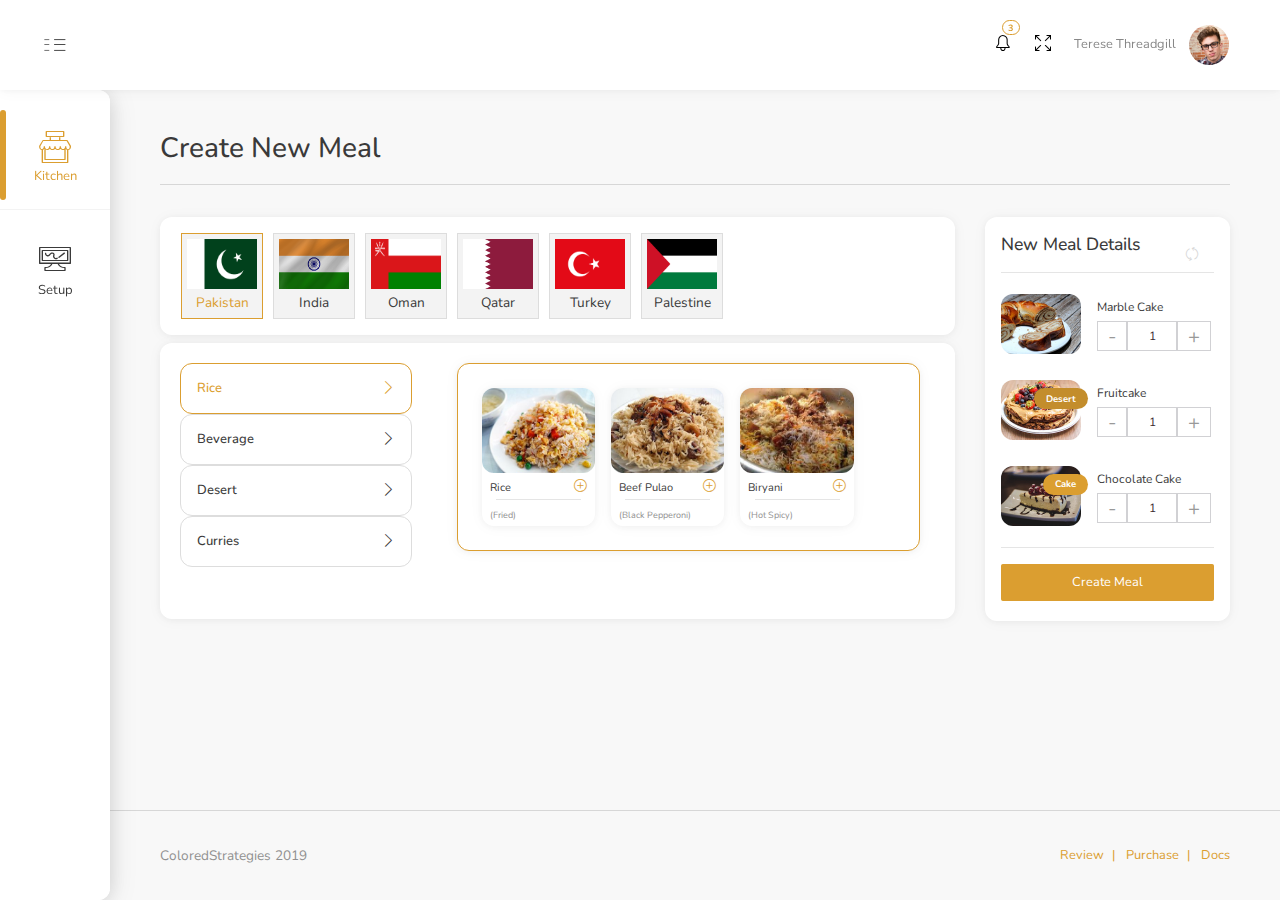
==== create.meal.html @ 23bc180d "catering dashboard" ====
<!DOCTYPE html>
<html lang="en">

<head>
    <meta charset="UTF-8">
    <title>Catering Services</title>
    <meta name="viewport" content="width=device-width, initial-scale=1, maximum-scale=1">

    <link rel="stylesheet" href="font/iconsmind-s/css/iconsminds.css" />
    <link rel="stylesheet" href="font/simple-line-icons/css/simple-line-icons.css" />
    <link rel="stylesheet" href="css/vendor/bootstrap.min.css" />
    <link rel="stylesheet" href="css/vendor/bootstrap.rtl.only.min.css" />
    <link rel="stylesheet" href="css/vendor/fullcalendar.min.css" />
    <link rel="stylesheet" href="css/vendor/dataTables.bootstrap4.min.css" />
    <link rel="stylesheet" href="css/vendor/bootstrap-float-label.min.css" />
    <link rel="stylesheet" href="css/vendor/datatables.responsive.bootstrap4.min.css" />
    <link rel="stylesheet" href="css/vendor/select2.min.css" />
    <link rel="stylesheet" href="css/vendor/select2-bootstrap.min.css" />
    <link rel="stylesheet" href="css/vendor/perfect-scrollbar.css" />
    <link rel="stylesheet" href="css/vendor/glide.core.min.css" />
    <link rel="stylesheet" href="css/vendor/bootstrap-stars.css" />
    <link rel="stylesheet" href="css/vendor/nouislider.min.css" />
    <link rel="stylesheet" href="css/vendor/smart_wizard.min.css" />
    <link rel="stylesheet" href="css/vendor/bootstrap-datepicker3.min.css" />
    <link rel="stylesheet" href="css/vendor/component-custom-switch.min.css" />
    <link rel="stylesheet" href="css/main.css" />
</head>
<body id="app-container" class="menu-default show-spinner">
    <nav class="navbar fixed-top">
        <div class="d-flex align-items-center navbar-left">
            <a href="#" class="menu-button d-none d-md-block">
                <svg class="main" xmlns="http://www.w3.org/2000/svg" viewBox="0 0 9 17">
                    <rect x="0.48" y="0.5" width="7" height="1" />
                    <rect x="0.48" y="7.5" width="7" height="1" />
                    <rect x="0.48" y="15.5" width="7" height="1" />
                </svg>
                <svg class="sub" xmlns="http://www.w3.org/2000/svg" viewBox="0 0 18 17">
                    <rect x="1.56" y="0.5" width="16" height="1" />
                    <rect x="1.56" y="7.5" width="16" height="1" />
                    <rect x="1.56" y="15.5" width="16" height="1" />
                </svg>
            </a>

            <a href="#" class="menu-button-mobile d-xs-block d-sm-block d-md-none">
                <svg xmlns="http://www.w3.org/2000/svg" viewBox="0 0 26 17">
                    <rect x="0.5" y="0.5" width="25" height="1" />
                    <rect x="0.5" y="7.5" width="25" height="1" />
                    <rect x="0.5" y="15.5" width="25" height="1" />
                </svg>
            </a>
        </div>


        <a class="navbar-logo" href="Dashboard.Default.html">
            <span class="logo d-none d-xs-block"></span>
            <span class="logo-mobile d-block d-xs-none"></span>
        </a>

        <div class="navbar-right">
            <div class="header-icons d-inline-block align-middle">

                <div class="position-relative d-inline-block">
                    <button class="header-icon btn btn-empty" type="button" id="notificationButton"
                        data-toggle="dropdown" aria-haspopup="true" aria-expanded="false">
                        <i class="simple-icon-bell"></i>
                        <span class="count">3</span>
                    </button>
                    <div class="dropdown-menu dropdown-menu-right mt-3 position-absolute" id="notificationDropdown">
                        <div class="scroll">
                            <div class="d-flex flex-row mb-3 pb-3 border-bottom">
                                <a href="#">
                                    <img src="img/profiles/l-2.jpg" alt="Notification Image"
                                        class="img-thumbnail list-thumbnail xsmall border-0 rounded-circle" />
                                </a>
                                <div class="pl-3">
                                    <a href="#">
                                        <p class="font-weight-medium mb-1">Joisse Kaycee just sent a new comment!</p>
                                        <p class="text-muted mb-0 text-small">09.04.2018 - 12:45</p>
                                    </a>
                                </div>
                            </div>
                            <div class="d-flex flex-row mb-3 pb-3 border-bottom">
                                <a href="#">
                                    <img src="img/notifications/1.jpg" alt="Notification Image"
                                        class="img-thumbnail list-thumbnail xsmall border-0 rounded-circle" />
                                </a>
                                <div class="pl-3">
                                    <a href="#">
                                        <p class="font-weight-medium mb-1">1 item is out of stock!</p>
                                        <p class="text-muted mb-0 text-small">09.04.2018 - 12:45</p>
                                    </a>
                                </div>
                            </div>
                            <div class="d-flex flex-row mb-3 pb-3 border-bottom">
                                <a href="#">
                                    <img src="img/notifications/2.jpg" alt="Notification Image"
                                        class="img-thumbnail list-thumbnail xsmall border-0 rounded-circle" />
                                </a>
                                <div class="pl-3">
                                    <a href="#">
                                        <p class="font-weight-medium mb-1">New order received! It is total $147,20.</p>
                                        <p class="text-muted mb-0 text-small">09.04.2018 - 12:45</p>
                                    </a>
                                </div>
                            </div>
                            <div class="d-flex flex-row mb-3 pb-3 ">
                                <a href="#">
                                    <img src="img/notifications/3.jpg" alt="Notification Image"
                                        class="img-thumbnail list-thumbnail xsmall border-0 rounded-circle" />
                                </a>
                                <div class="pl-3">
                                    <a href="#">
                                        <p class="font-weight-medium mb-1">3 items just added to wish list by a user!
                                        </p>
                                        <p class="text-muted mb-0 text-small">09.04.2018 - 12:45</p>
                                    </a>
                                </div>
                            </div>
                        </div>
                    </div>
                </div>

                <button class="header-icon btn btn-empty d-none d-sm-inline-block" type="button" id="fullScreenButton">
                    <i class="simple-icon-size-fullscreen"></i>
                    <i class="simple-icon-size-actual"></i>
                </button>

            </div>

            <div class="user d-inline-block">
                <button class="btn btn-empty p-0" type="button" data-toggle="dropdown" aria-haspopup="true"
                    aria-expanded="false">
                    <span class="name">Terese Threadgill</span>
                    <span>
                        <img alt="Profile Picture" src="img/profiles/l-3.jpg" />
                    </span>
                </button>

                <div class="dropdown-menu dropdown-menu-right mt-3">
                    <a class="dropdown-item" href="#">Account</a>
                    <a class="dropdown-item" href="#">Features</a>
                    <a class="dropdown-item" href="#">History</a>
                    <a class="dropdown-item" href="#">Support</a>
                    <a class="dropdown-item" href="#">Sign out</a>
                </div>
            </div>
        </div>
    </nav>
    <div class="menu">
        <div class="main-menu">
            <div class="scroll">
                <ul class="list-unstyled">
                    <li class="active">
                        <a href="#dashboard">
                            <i class="iconsminds-shop-4"></i>
                            <span>Kitchen</span>
                        </a>
                    </li>
                    <li>
                        <a href="#setup">
                            <i class="iconsminds-digital-drawing"></i> Setup
                        </a>
                    </li>
                </ul>
            </div>
        </div>

        <div class="sub-menu">
            <div class="scroll">
                <ul class="list-unstyled" data-link="dashboard">
                    <li class="active">
                        <a href="Dashboard.Default.html">
                            <i class="simple-icon-rocket"></i> <span class="d-inline-block">Dashboard</span>
                        </a>
                    </li>
                    
                    <li>
                        <a href="total.html">
                            <i class="glyph-icon iconsminds-align-justify-all"></i> <span class="d-inline-block">All Order</span>
                        </a>
                    </li>
                    
                    <li>
                        <a href="pending.html">
                            <i class="iconsminds-clock"></i> <span class="d-inline-block">Pending Order</span>
                        </a>
                    </li>
                    <li>
                        <a href="inprocess.html">
                            <i class="simple-icon-refresh"></i> <span class="d-inline-block">Inprocess Order</span>
                        </a>
                    </li>
                    <li>
                        <a href="delivered.html">
                            <i class="simple-icon-home"></i> <span class="d-inline-block">Completed Order</span>
                        </a>
                    </li>
                    <li>
                        <a href="create.order.html">
                            <i class="simple-icon-basket-loaded"></i> <span class="d-inline-block">Create Order</span>
                        </a>
                    </li>
                </ul>
                <ul class="list-unstyled" data-link="setup" id="setup">
                    <li>
                        <a href="create.meal.html">
                            <i class="glyph-icon iconsminds-beer-glass"></i> 
                             <span class="d-inline-block">Meal Creation</span>
                        </a>
                    </li>
                </ul>
            </div>
        </div>


    </div>

    <main>
        <div class="container-fluid create_meal_section">
            <div class="row">
                <div class="col-12">
                    <h1>Create New Meal</h1>
                    <div class="separator mb-5"></div>
                </div>
                <div class="col-lg-9 col-xl-9 col-md-7">
                    <div class="select_country mb-2">
                        <div class="card">
                            <div class="card-body d-flex overflow-auto">
                                <div class="img-flag-section order_tab_parent" data-id="pakistan">
                                    <img src="./img/flag/pakistan.png" alt="">
                                    <p class="my-1 text-center">Pakistan</p>
                                </div>
                                <div class="img-flag-section order_tab_parent" data-id="India">
                                    <img src="./img/flag/india.png" alt="">
                                    <p class="my-1 text-center">India</p>
                                </div>
                                <div class="img-flag-section order_tab_parent">
                                    <img src="./img/flag/oman-flag-png-xl.jpg" alt="">
                                    <p class="my-1 text-center">Oman</p>
                                </div>
                                <div class="img-flag-section order_tab_parent">
                                    <img src="./img/flag/qatar.png" alt="">
                                    <p class="my-1 text-center">Qatar</p>
                                </div>
                                <div class="img-flag-section order_tab_parent">
                                    <img src="./img/flag/turkey.png" alt="">
                                    <p class="my-1 text-center">Turkey</p>
                                </div>
                                <div class="img-flag-section order_tab_parent">
                                    <img src="./img/flag/palestine.png" alt="">
                                    <p class="my-1 text-center">Palestine</p>
                                </div>
                            </div>
                        </div>
                    </div>
                    <div class="card card-body order_main order_tab_child" id="pakistan">
                    <div class="row">
                        <div class="col-xl-4 col-lg-4 mb-4">
                            <div class="card tab_parent" data-id="rice">
                                <div class="card-body d-flex justify-content-between align-items-center">
                                    <h6 class="mb-0">Rice</h6>
                                    <div class="glyph-icon simple-icon-arrow-right"></div>
                                </div>
                            </div>
                            <div class="card tab_parent" data-id="beverage">
                                <div class="card-body d-flex justify-content-between align-items-center">
                                    <h6 class="mb-0">Beverage</h6>
                                    <div class="glyph-icon simple-icon-arrow-right"></div>
                                </div>
                            </div>
                            <div class="card tab_parent" data-id="desert">
                                <div class="card-body d-flex justify-content-between align-items-center">
                                    <h6 class="mb-0">Desert</h6>
                                    <div class="glyph-icon simple-icon-arrow-right"></div>
                                </div>
                            </div>
                            <div class="card tab_parent" data-id="curries">
                                <div class="card-body d-flex justify-content-between align-items-center">
                                    <h6 class="mb-0">Curries</h6>
                                    <div class="glyph-icon simple-icon-arrow-right"></div>
                                </div>
                            </div>
                        </div>
                        <div class="col-xl-8 col-lg-8 mb-4">
                            <div class="col-12">
                                <div class="card mb-4 tab_child" id="rice">
                                    <div class="order_steps sw-main sw-theme-default">
            
                                        <div class="card-body">
                                            <div class="d-flex flex-wrap">
                                                <div class="card m-2">
                                                    <img src="img/flag/rice.jpg" alt="Marble Cake" class="list-thumbnail border-0" draggable="false">
                                                    <div class="d-flex justify-content-between px-2">
                                                        <div class="title">
                                                            <p class="my-2 text-center">Rice</p>

                                                        </div>
                                                        <div class="my-auto glyph-icon simple-icon-plus"></div>
                                                    </div>
                                                    
                                                    <hr class="my-0 mx-auto w-75">
                                                    <p class="my-2 desc text-muted px-2">(Fried)</p>
                                                </div>
                                                <div class="card m-2">
                                                    <img src="img/flag/beefpulao.jpg" alt="Marble Cake" class="list-thumbnail border-0" draggable="false">
                                                    <div class="d-flex justify-content-between px-2">
                                                         <p class="my-2 text-center">Beef Pulao</p>
                                                        <div class="my-auto glyph-icon simple-icon-plus"></div>
                                                    </div>
                                                    <hr class="my-0 mx-auto w-75">
                                                    <p class="my-2 desc text-muted px-2">(Black Pepperoni)</p>
                                                </div>
                                                <div class="card m-2">
                                                    <img src="img/flag/biryani.jpg" alt="Marble Cake" class="list-thumbnail border-0" draggable="false">
                                                    <div class="d-flex justify-content-between px-2">
                                                        <p class="my-2 text-center">Biryani</p>
                                                        <div class="my-auto glyph-icon simple-icon-plus"></div>
                                                    </div>
                                                    <hr class="my-0 mx-auto w-75">
                                                    <p class="my-2 desc text-muted px-2">(Hot Spicy)</p>
                                                </div>

                                            </div>
                                        </div>
                                    </div>
                                </div>
    
                                <div class="card mb-4 tab_child" id="beverage">
                                    <div class="order_steps sw-main sw-theme-default">
            
                                        <div class="card-body">
                                            <div class="d-flex flex-wrap">
                                                <div class="card m-2">
                                                    <img src="img/flag/beverage.jpg" alt="Marble Cake" class="list-thumbnail border-0" draggable="false">
                                                    <div class="d-flex justify-content-between px-2">
                                                         <p class="my-2 text-center">Drink</p>
                                                        <div class="my-auto glyph-icon simple-icon-plus"></div>
                                                    </div>
                                                </div>

                                            </div>
                                        </div>
                                    </div>
                                </div>
    
                                <div class="card mb-4 tab_child" id="desert">
                                    <div class="order_steps sw-main sw-theme-default">
            
                                        <div class="card-body">
                                            <div class="d-flex flex-wrap">
                                                <div class="card m-2">
                                                    <img src="img/products/marble-cake-thumb.jpg" alt="Marble Cake" class="list-thumbnail border-0" draggable="false">
                                                    <div class="d-flex justify-content-between px-2">
                                                        <p class="my-2 text-center">Desert Cake</p>
                                                       <div class="my-auto glyph-icon simple-icon-plus"></div>
                                                   </div>
                                                </div>
                                                <div class="card m-2">
                                                    <img src="img/products/fat-rascal-thumb.jpg" alt="Marble Cake" class="list-thumbnail border-0" draggable="false">
                                                    <div class="d-flex justify-content-between px-2">
                                                        <p class="my-2 text-center">Fat Rascal</p>
                                                       <div class="my-auto glyph-icon simple-icon-plus"></div>
                                                   </div>
                                                </div>
                                                <div class="card m-2">
                                                    <img src="img/products/streuselkuchen-thumb.jpg" alt="Marble Cake" class="list-thumbnail border-0" draggable="false">
                                                    <div class="d-flex justify-content-between px-2">
                                                        <p class="my-2 text-center">Streuselkuchen</p>
                                                       <div class="my-auto glyph-icon simple-icon-plus"></div>
                                                   </div>
                                                </div>
                                                <div class="card m-2">
                                                    <img src="img/products/cremeschnitte-thumb.jpg" alt="Marble Cake" class="list-thumbnail border-0" draggable="false">
                                                    <div class="d-flex justify-content-between px-2">
                                                        <p class="my-2 text-center">Cremeschnitte</p>
                                                       <div class="my-auto glyph-icon simple-icon-plus"></div>
                                                   </div>
                                                </div>

                                            </div>
                                        </div>
                                    </div>
                                </div>
                                <div class="card mb-4 tab_child" id="curries">
                                    <div class="order_steps sw-main sw-theme-default">
            
                                        <div class="card-body">
                                            <div class="d-flex flex-wrap">
                                                <div class="card m-2">
                                                    <img src="img/flag/wambot curri.jpg" alt="Marble Cake" class="list-thumbnail border-0" draggable="false">
                                                    <div class="d-flex justify-content-between px-2">
                                                         <p class="my-2 text-center">Wambot Curri</p>
                                                        <div class="my-auto glyph-icon simple-icon-plus"></div>
                                                    </div>
                                                </div>
                                                <div class="card m-2">
                                                    <img src="img/flag/320px-Turkey_Curry.jpg" alt="Marble Cake" class="list-thumbnail border-0" draggable="false">
                                                    <div class="d-flex justify-content-between px-2">
                                                         <p class="my-2 text-center">Turkey Curri</p>
                                                        <div class="my-auto glyph-icon simple-icon-plus"></div>
                                                    </div>
                                                </div>

                                            </div>
                                        </div>
                                    </div>
                                </div>
                            </div>
                        </div>
                    </div>
                      
                </div>
                <div class="card card-body order_main order_tab_child" id="India">
                    <div class="row">
                        <div class="col-xl-4 col-lg-4 mb-4">
                            <div class="card tab_parent" data-id="dhokla">
                                <div class="card-body d-flex justify-content-between align-items-center">
                                    <h6 class="mb-0">Dhokla</h6>
                                    <div class="glyph-icon simple-icon-arrow-right"></div>
                                </div>
                            </div>
                            <div class="card tab_parent" data-id="wara_pao">
                                <div class="card-body d-flex justify-content-between align-items-center">
                                    <h6 class="mb-0">Wara Pao</h6>
                                    <div class="glyph-icon simple-icon-arrow-right"></div>
                                </div>
                            </div>
                            <div class="card tab_parent" data-id="idli_dosa">
                                <div class="card-body d-flex justify-content-between align-items-center">
                                    <h6 class="mb-0">Idli Dosa</h6>
                                    <div class="glyph-icon simple-icon-arrow-right"></div>
                                </div>
                            </div>
                        </div>
                        <div class="col-xl-8 col-lg-8 mb-4">
                            <div class="col-12">
                                <div class="card mb-4 tab_child" id="dhokla">
                                    <div class="order_steps sw-main sw-theme-default">
            
                                        <div class="card-body">
                                            <div class="d-flex flex-wrap">
                                                <div class="card m-2">
                                                    <img src="img/flag/dhokla.jpg" alt="Marble Cake" class="list-thumbnail border-0" draggable="false">
                                                    <div class="d-flex justify-content-between px-2">
                                                        <p class="my-2 text-center">Khamand Dhokla</p>
                                                       <div class="my-auto glyph-icon simple-icon-plus"></div>
                                                   </div>
                                                </div>

                                            </div>
                                        </div>
                                    </div>
                                </div>
    
                                <div class="card mb-4 tab_child" id="wara_pao">
                                    <div class="order_steps sw-main sw-theme-default">
            
                                        <div class="card-body">
                                            <div class="d-flex flex-wrap">
                                                <div class="card m-2">
                                                    <img src="img/flag/warapao.jpg" alt="Marble Cake" class="list-thumbnail border-0" draggable="false">
                                                        <div class="d-flex justify-content-between px-2">
                                                            <p class="my-2 text-center">Wada Pao</p>
                                                           <div class="my-auto glyph-icon simple-icon-plus"></div>
                                                       </div>
                                                </div>
                                            </div>
                                        </div>
                                    </div>
                                </div>
    
                                <div class="card mb-4 tab_child" id="idli_dosa">
                                    <div class="order_steps sw-main sw-theme-default">
            
                                        <div class="card-body">
                                            <div class="d-flex flex-wrap">
                                                <div class="card m-2">
                                                    <img src="img/flag/dosa.jpg" alt="Marble Cake" class="list-thumbnail border-0" draggable="false">
                                                        <div class="d-flex justify-content-between px-2">
                                                            <p class="my-2 text-center">Dosa</p>
                                                           <div class="my-auto glyph-icon simple-icon-plus"></div>
                                                       </div>
                                                </div>
                                                <div class="card m-2">
                                                    <img src="img/flag/idli.jpg" alt="Marble Cake" class="list-thumbnail border-0" draggable="false">
                                                        <div class="d-flex justify-content-between px-2">
                                                            <p class="my-2 text-center">Idli</p>
                                                           <div class="my-auto glyph-icon simple-icon-plus"></div>
                                                       </div>
                                                </div>

                                            </div>
                                        </div>
                                    </div>
                                </div>
                            </div>
                        </div>
                    </div>
                      
                </div>
                </div>

                <div class="col-md-4 col-lg-3 mb-4">
                    <div class="card notification_section">
                        <div class="position-absolute card-top-buttons">
                            <button class="btn btn-header-light icon-button">
                                <i class="simple-icon-refresh"></i>
                            </button>
                        </div>

                        <div class="card-body">
                            <h5 class="card-title mb-3">New Meal Details</h5>
                            <hr class="mt-0">
                            <div class="scroll dashboard-list-with-thumbs">
                                <div class="d-flex flex-row mb-3 justify-content-between">
                                    <a class="d-block my-auto position-relative mx-0" href="#">
                                        <img src="img/products/marble-cake-thumb.jpg" alt="Marble Cake"
                                            class="list-thumbnail border-0" />
                                    </a>
                                    <div class="pl-3 pt-2 pr-2 pb-2">
                                        <a href="#">
                                            <p class="list-item-heading">Marble Cake</p>
                                            <div class="counter">
                                                <span class="down" onClick='decreaseCount(event, this)'>-</span>
                                                <input type="text" value="1" disabled id = "quantity">
                                                <span class="up" onClick='increaseCount(event, this)'>+</span>
                                            </div>
                                        </a>
                                    </div>
                                </div>

                                <div class="d-flex flex-row mb-3 justify-content-between">
                                    <a class="d-block my-auto position-relative mx-0" href="#">
                                        <img src="img/products/fruitcake-thumb.jpg" alt="Fruitcake"
                                            class="list-thumbnail border-0" />
                                        <span
                                            class="badge badge-pill badge-theme-2 position-absolute badge-top-right">Desert</span>
                                    </a>
                                    <div class="pl-3 pt-2 pr-2 pb-2">
                                        <a href="#">
                                            <p class="list-item-heading">Fruitcake</p>
                                            <div class="counter">
                                                <span class="down" onClick='decreaseCount(event, this)'>-</span>
                                                <input type="text" value="1" disabled id = "quantity">
                                                <span class="up" onClick='increaseCount(event, this)'>+</span>
                                            </div>
                                        </a>
                                    </div>
                                </div>

                                <div class="d-flex flex-row mb-3 justify-content-between">
                                    <a class="d-block my-auto position-relative mx-0" href="#">
                                        <img src="img/products/chocolate-cake-thumb.jpg" alt="Chocolate Cake"
                                            class="list-thumbnail border-0" />
                                        <span
                                            class="badge badge-pill badge-theme-1 position-absolute badge-top-right">Cake</span>
                                    </a>
                                    <div class="pl-3 pt-2 pr-2 pb-2">
                                        <a href="#">
                                            <p class="list-item-heading">Chocolate Cake</p>
                                            <div class="counter">
                                                <span class="down" onClick='decreaseCount(event, this)'>-</span>
                                                <input type="text" value="1" disabled id = "quantity">
                                                <span class="up" onClick='increaseCount(event, this)'>+</span>
                                            </div>
                                        </a>
                                    </div>
                                </div>
                                <hr class="mt-0">
                                <button type="button" class="btn btn-primary default mb-1 w-100">Create Meal</button>

                            </div>
                        </div>
                    </div>
                </div>
            </div>

          
        </div>
    </main>

    <footer class="page-footer">
        <div class="footer-content">
            <div class="container-fluid">
                <div class="row">
                    <div class="col-12 col-sm-6">
                        <p class="mb-0 text-muted">ColoredStrategies 2019</p>
                    </div>
                    <div class="col-sm-6 d-none d-sm-block">
                        <ul class="breadcrumb pt-0 pr-0 float-right">
                            <li class="breadcrumb-item mb-0">
                                <a href="#" class="btn-link">Review</a>
                            </li>
                            <li class="breadcrumb-item mb-0">
                                <a href="#" class="btn-link">Purchase</a>
                            </li>
                            <li class="breadcrumb-item mb-0">
                                <a href="#" class="btn-link">Docs</a>
                            </li>
                        </ul>
                    </div>
                </div>
            </div>
        </div>
    </footer>

    <script src="js/vendor/jquery-3.3.1.min.js"></script>
    <script src="js/vendor/bootstrap.bundle.min.js"></script>
    <script src="js/vendor/Chart.bundle.min.js"></script>
    <script src="js/vendor/chartjs-plugin-datalabels.js"></script>
    <script src="js/vendor/moment.min.js"></script>
    <script src="js/vendor/fullcalendar.min.js"></script>
    <script src="js/vendor/datatables.min.js"></script>
    <script src="js/vendor/perfect-scrollbar.min.js"></script>
    <script src="js/vendor/progressbar.min.js"></script>
    <script src="js/vendor/jquery.barrating.min.js"></script>
    <script src="js/vendor/select2.full.js"></script>
    <script src="js/vendor/nouislider.min.js"></script>
    <script src="js/vendor/bootstrap-datepicker.js"></script>
    <script src="js/vendor/jquery.smartWizard.min.js"></script>
    <script src="js/vendor/Sortable.js"></script>
    <script src="js/vendor/mousetrap.min.js"></script>
    <script src="js/vendor/glide.min.js"></script>
    <script src="js/dore.script.js"></script>
    <script src="js/aaintlTelInput.js"></script>
    <script src="js/scripts.js"></script>
  
</body>

</html>
---- font/iconsmind-s/css/iconsminds.css ----
@font-face {
  font-family: 'iconsminds';
  src: url('../font/iconsminds.eot?42207379');
  src: url('../font/iconsminds.eot?42207379#iefix') format('embedded-opentype'),
       url('../font/iconsminds.woff2?42207379') format('woff2'),
       url('../font/iconsminds.woff?42207379') format('woff'),
       url('../font/iconsminds.ttf?42207379') format('truetype'),
       url('../font/iconsminds.svg?42207379#iconsminds') format('svg');
  font-weight: normal;
  font-style: normal;
}
/* Chrome hack: SVG is rendered more smooth in Windozze. 100% magic, uncomment if you need it. */
/* Note, that will break hinting! In other OS-es font will be not as sharp as it could be */
/*
@media screen and (-webkit-min-device-pixel-ratio:0) {
  @font-face {
    font-family: 'iconsminds';
    src: url('../font/iconsminds.svg?42207379#iconsminds') format('svg');
  }
}
*/
 
 [class^="iconsminds-"]:before, [class*=" iconsminds-"]:before {
  font-family: "iconsminds";
  font-style: normal;
  font-weight: normal;
  speak: none;
 
  display: inline-block;
  text-decoration: inherit;
  width: 1em;
  margin-right: .2em;
  text-align: center;
  /* opacity: .8; */
 
  /* For safety - reset parent styles, that can break glyph codes*/
  font-variant: normal;
  text-transform: none;
 
  /* fix buttons height, for twitter bootstrap */
  line-height: 1em;
 
  /* Animation center compensation - margins should be symmetric */
  /* remove if not needed */
  margin-left: .2em;
 
  /* you can be more comfortable with increased icons size */
  /* font-size: 120%; */
 
  /* Font smoothing. That was taken from TWBS */
  -webkit-font-smoothing: antialiased;
  -moz-osx-font-smoothing: grayscale;
 
  /* Uncomment for 3D effect */
  /* text-shadow: 1px 1px 1px rgba(127, 127, 127, 0.3); */
}
 
.iconsminds-add-space-after-paragraph:before { content: '\e800'; } /* '' */
.iconsminds-add-space-before-paragraph:before { content: '\e801'; } /* '' */
.iconsminds-align-center:before { content: '\e802'; } /* '' */
.iconsminds-align-justify-all:before { content: '\e803'; } /* '' */
.iconsminds-align-justify-center:before { content: '\e804'; } /* '' */
.iconsminds-align-justify-left:before { content: '\e805'; } /* '' */
.iconsminds-align-justify-right:before { content: '\e806'; } /* '' */
.iconsminds-align-left:before { content: '\e807'; } /* '' */
.iconsminds-align-right:before { content: '\e808'; } /* '' */
.iconsminds-decrase-inedit:before { content: '\e809'; } /* '' */
.iconsminds-increase-inedit:before { content: '\e80a'; } /* '' */
.iconsminds-indent-first-line:before { content: '\e80b'; } /* '' */
.iconsminds-indent-left-margin:before { content: '\e80c'; } /* '' */
.iconsminds-indent-right-margin:before { content: '\e80d'; } /* '' */
.iconsminds-line-spacing:before { content: '\e80e'; } /* '' */
.iconsminds-arrow-fork:before { content: '\e80f'; } /* '' */
.iconsminds-arrow-from:before { content: '\e810'; } /* '' */
.iconsminds-arrow-inside-45:before { content: '\e811'; } /* '' */
.iconsminds-arrow-inside-gap-45:before { content: '\e812'; } /* '' */
.iconsminds-arrow-inside-gap:before { content: '\e813'; } /* '' */
.iconsminds-arrow-inside:before { content: '\e814'; } /* '' */
.iconsminds-arrow-into:before { content: '\e815'; } /* '' */
.iconsminds-arrow-junction:before { content: '\e817'; } /* '' */
.iconsminds-arrow-loop:before { content: '\e818'; } /* '' */
.iconsminds-arrow-merge:before { content: '\e819'; } /* '' */
.iconsminds-arrow-mix:before { content: '\e81a'; } /* '' */
.iconsminds-arrow-out-left:before { content: '\e81b'; } /* '' */
.iconsminds-arrow-out-right:before { content: '\e81c'; } /* '' */
.iconsminds-arrow-outside-45:before { content: '\e81d'; } /* '' */
.iconsminds-arrow-outside-gap-45:before { content: '\e81e'; } /* '' */
.iconsminds-arrow-outside-gap:before { content: '\e81f'; } /* '' */
.iconsminds-arrow-outside:before { content: '\e820'; } /* '' */
.iconsminds-arrow-over:before { content: '\e821'; } /* '' */
.iconsminds-arrow-shuffle:before { content: '\e822'; } /* '' */
.iconsminds-arrow-squiggly:before { content: '\e823'; } /* '' */
.iconsminds-arrow-through:before { content: '\e824'; } /* '' */
.iconsminds-arrow-to:before { content: '\e825'; } /* '' */
.iconsminds-double-circle:before { content: '\e826'; } /* '' */
.iconsminds-full-view-2:before { content: '\e827'; } /* '' */
.iconsminds-full-view:before { content: '\e828'; } /* '' */
.iconsminds-maximize:before { content: '\e829'; } /* '' */
.iconsminds-minimize:before { content: '\e82a'; } /* '' */
.iconsminds-resize:before { content: '\e82b'; } /* '' */
.iconsminds-three-arrow-fork:before { content: '\e82c'; } /* '' */
.iconsminds-view-height:before { content: '\e82d'; } /* '' */
.iconsminds-view-width:before { content: '\e82e'; } /* '' */
.iconsminds-arrow-around:before { content: '\e82f'; } /* '' */
.iconsminds-arrow-barrier:before { content: '\e830'; } /* '' */
.iconsminds-arrow-circle:before { content: '\e831'; } /* '' */
.iconsminds-arrow-cross:before { content: '\e832'; } /* '' */
.iconsminds-arrow-back-2:before { content: '\e833'; } /* '' */
.iconsminds-arrow-back-3:before { content: '\e834'; } /* '' */
.iconsminds-arrow-back:before { content: '\e835'; } /* '' */
.iconsminds-arrow-down-2:before { content: '\e836'; } /* '' */
.iconsminds-arrow-down-3:before { content: '\e837'; } /* '' */
.iconsminds-arrow-down-in-circle:before { content: '\e838'; } /* '' */
.iconsminds-arrow-down:before { content: '\e839'; } /* '' */
.iconsminds-arrow-forward-2:before { content: '\e83a'; } /* '' */
.iconsminds-arrow-forward:before { content: '\e83b'; } /* '' */
.iconsminds-arrow-left-2:before { content: '\e83c'; } /* '' */
.iconsminds-arrow-left-in-circle:before { content: '\e83d'; } /* '' */
.iconsminds-arrow-left:before { content: '\e83e'; } /* '' */
.iconsminds-arrow-next:before { content: '\e83f'; } /* '' */
.iconsminds-arrow-refresh-2:before { content: '\e840'; } /* '' */
.iconsminds-arrow-refresh:before { content: '\e841'; } /* '' */
.iconsminds-arrow-right-2:before { content: '\e842'; } /* '' */
.iconsminds-arrow-right-in-circle:before { content: '\e843'; } /* '' */
.iconsminds-arrow-right:before { content: '\e844'; } /* '' */
.iconsminds-arrow-turn-left:before { content: '\e845'; } /* '' */
.iconsminds-arrow-turn-right:before { content: '\e846'; } /* '' */
.iconsminds-arrow-up-2:before { content: '\e847'; } /* '' */
.iconsminds-arrow-up-3:before { content: '\e848'; } /* '' */
.iconsminds-arrow-up-in-circle:before { content: '\e849'; } /* '' */
.iconsminds-arrow-up:before { content: '\e84a'; } /* '' */
.iconsminds-arrow-x-left:before { content: '\e84b'; } /* '' */
.iconsminds-arrow-x-right:before { content: '\e84c'; } /* '' */
.iconsminds-bottom-to-top:before { content: '\e84d'; } /* '' */
.iconsminds-down:before { content: '\e84e'; } /* '' */
.iconsminds-down-2:before { content: '\e84f'; } /* '' */
.iconsminds-down-3:before { content: '\e850'; } /* '' */
.iconsminds-download:before { content: '\e851'; } /* '' */
.iconsminds-end:before { content: '\e852'; } /* '' */
.iconsminds-fit-to-2:before { content: '\e853'; } /* '' */
.iconsminds-fit-to:before { content: '\e854'; } /* '' */
.iconsminds-full-screen-2:before { content: '\e855'; } /* '' */
.iconsminds-full-screen:before { content: '\e856'; } /* '' */
.iconsminds-go-bottom:before { content: '\e857'; } /* '' */
.iconsminds-go-top:before { content: '\e858'; } /* '' */
.iconsminds-left---right-3:before { content: '\e859'; } /* '' */
.iconsminds-left---right:before { content: '\e85a'; } /* '' */
.iconsminds-left:before { content: '\e85b'; } /* '' */
.iconsminds-left-2:before { content: '\e85c'; } /* '' */
.iconsminds-left-3:before { content: '\e85d'; } /* '' */
.iconsminds-left-to-right:before { content: '\e85e'; } /* '' */
.iconsminds-loop:before { content: '\e85f'; } /* '' */
.iconsminds-navigate-end:before { content: '\e860'; } /* '' */
.iconsminds-navigat-start:before { content: '\e861'; } /* '' */
.iconsminds-reload:before { content: '\e862'; } /* '' */
.iconsminds-reload-2:before { content: '\e863'; } /* '' */
.iconsminds-repeat:before { content: '\e864'; } /* '' */
.iconsminds-repeat-2:before { content: '\e865'; } /* '' */
.iconsminds-repeat-3:before { content: '\e866'; } /* '' */
.iconsminds-repeat-4:before { content: '\e867'; } /* '' */
.iconsminds-right:before { content: '\e868'; } /* '' */
.iconsminds-right-2:before { content: '\e869'; } /* '' */
.iconsminds-right-3:before { content: '\e86a'; } /* '' */
.iconsminds-right-to-left:before { content: '\e86b'; } /* '' */
.iconsminds-shuffle:before { content: '\e86c'; } /* '' */
.iconsminds-shuffle-2:before { content: '\e86d'; } /* '' */
.iconsminds-start:before { content: '\e86e'; } /* '' */
.iconsminds-sync:before { content: '\e86f'; } /* '' */
.iconsminds-to-bottom-2:before { content: '\e870'; } /* '' */
.iconsminds-to-bottom:before { content: '\e871'; } /* '' */
.iconsminds-to-left:before { content: '\e872'; } /* '' */
.iconsminds-top-to-bottom:before { content: '\e873'; } /* '' */
.iconsminds-to-right:before { content: '\e874'; } /* '' */
.iconsminds-to-top-2:before { content: '\e875'; } /* '' */
.iconsminds-to-top:before { content: '\e876'; } /* '' */
.iconsminds-triangle-arrow-down:before { content: '\e877'; } /* '' */
.iconsminds-triangle-arrow-left:before { content: '\e878'; } /* '' */
.iconsminds-triangle-arrow-right:before { content: '\e879'; } /* '' */
.iconsminds-triangle-arrow-up:before { content: '\e87a'; } /* '' */
.iconsminds-turn-down-2:before { content: '\e87b'; } /* '' */
.iconsminds-turn-down-from-left:before { content: '\e87c'; } /* '' */
.iconsminds-turn-down-from-right:before { content: '\e87d'; } /* '' */
.iconsminds-turn-down:before { content: '\e87e'; } /* '' */
.iconsminds-turn-left-3:before { content: '\e87f'; } /* '' */
.iconsminds-turn-left:before { content: '\e880'; } /* '' */
.iconsminds-turn-right-3:before { content: '\e881'; } /* '' */
.iconsminds-turn-right:before { content: '\e882'; } /* '' */
.iconsminds-turn-up-2:before { content: '\e883'; } /* '' */
.iconsminds-turn-up:before { content: '\e884'; } /* '' */
.iconsminds-up---down-3:before { content: '\e885'; } /* '' */
.iconsminds-up---down:before { content: '\e886'; } /* '' */
.iconsminds-up:before { content: '\e887'; } /* '' */
.iconsminds-up-2:before { content: '\e888'; } /* '' */
.iconsminds-up-3:before { content: '\e889'; } /* '' */
.iconsminds-upload:before { content: '\e88a'; } /* '' */
.iconsminds-billing:before { content: '\e88b'; } /* '' */
.iconsminds-binocular:before { content: '\e88c'; } /* '' */
.iconsminds-bone:before { content: '\e88d'; } /* '' */
.iconsminds-box-close:before { content: '\e88e'; } /* '' */
.iconsminds-box-with-folders:before { content: '\e88f'; } /* '' */
.iconsminds-brush:before { content: '\e890'; } /* '' */
.iconsminds-bucket:before { content: '\e891'; } /* '' */
.iconsminds-camera-3:before { content: '\e892'; } /* '' */
.iconsminds-camera-4:before { content: '\e893'; } /* '' */
.iconsminds-candle:before { content: '\e894'; } /* '' */
.iconsminds-candy:before { content: '\e895'; } /* '' */
.iconsminds-chair:before { content: '\e896'; } /* '' */
.iconsminds-control:before { content: '\e897'; } /* '' */
.iconsminds-control-2:before { content: '\e898'; } /* '' */
.iconsminds-crop-2:before { content: '\e899'; } /* '' */
.iconsminds-crown-2:before { content: '\e89a'; } /* '' */
.iconsminds-dashboard:before { content: '\e89b'; } /* '' */
.iconsminds-data-center:before { content: '\e89c'; } /* '' */
.iconsminds-data-cloud:before { content: '\e89d'; } /* '' */
.iconsminds-data-download:before { content: '\e89e'; } /* '' */
.iconsminds-data-storage:before { content: '\e89f'; } /* '' */
.iconsminds-delete-file:before { content: '\e8a0'; } /* '' */
.iconsminds-dice:before { content: '\e8a1'; } /* '' */
.iconsminds-drill:before { content: '\e8a2'; } /* '' */
.iconsminds-duplicate-layer:before { content: '\e8a3'; } /* '' */
.iconsminds-electricity:before { content: '\e8a4'; } /* '' */
.iconsminds-factory:before { content: '\e8a5'; } /* '' */
.iconsminds-feather:before { content: '\e8a6'; } /* '' */
.iconsminds-file:before { content: '\e8a7'; } /* '' */
.iconsminds-file-clipboard-file---text:before { content: '\e8a8'; } /* '' */
.iconsminds-file-clipboard:before { content: '\e8a9'; } /* '' */
.iconsminds-file-copy:before { content: '\e8aa'; } /* '' */
.iconsminds-file-edit:before { content: '\e8ab'; } /* '' */
.iconsminds-file-horizontal:before { content: '\e8ac'; } /* '' */
.iconsminds-files:before { content: '\e8ad'; } /* '' */
.iconsminds-file-zip:before { content: '\e8ae'; } /* '' */
.iconsminds-filter-2:before { content: '\e8af'; } /* '' */
.iconsminds-flash-2:before { content: '\e8b0'; } /* '' */
.iconsminds-folder:before { content: '\e8b1'; } /* '' */
.iconsminds-folder-add--:before { content: '\e8b2'; } /* '' */
.iconsminds-folder-block:before { content: '\e8b3'; } /* '' */
.iconsminds-folder-close:before { content: '\e8b4'; } /* '' */
.iconsminds-folder-cloud:before { content: '\e8b5'; } /* '' */
.iconsminds-folder-delete:before { content: '\e8b6'; } /* '' */
.iconsminds-folder-edit:before { content: '\e8b7'; } /* '' */
.iconsminds-folder-open:before { content: '\e8b8'; } /* '' */
.iconsminds-folders:before { content: '\e8b9'; } /* '' */
.iconsminds-folder-zip:before { content: '\e8ba'; } /* '' */
.iconsminds-funny-bicycle:before { content: '\e8bb'; } /* '' */
.iconsminds-gas-pump:before { content: '\e8bc'; } /* '' */
.iconsminds-gear:before { content: '\e8bd'; } /* '' */
.iconsminds-gear-2:before { content: '\e8be'; } /* '' */
.iconsminds-gears:before { content: '\e8bf'; } /* '' */
.iconsminds-gift-box:before { content: '\e8c1'; } /* '' */
.iconsminds-grave:before { content: '\e8c2'; } /* '' */
.iconsminds-headphone:before { content: '\e8c3'; } /* '' */
.iconsminds-headset:before { content: '\e8c4'; } /* '' */
.iconsminds-hipster-men:before { content: '\e8c5'; } /* '' */
.iconsminds-hub:before { content: '\e8c6'; } /* '' */
.iconsminds-idea:before { content: '\e8c7'; } /* '' */
.iconsminds-information:before { content: '\e8c8'; } /* '' */
.iconsminds-key:before { content: '\e8c9'; } /* '' */
.iconsminds-knife:before { content: '\e8ca'; } /* '' */
.iconsminds-lantern:before { content: '\e8cb'; } /* '' */
.iconsminds-layer-backward:before { content: '\e8cc'; } /* '' */
.iconsminds-layer-forward:before { content: '\e8cd'; } /* '' */
.iconsminds-library:before { content: '\e8ce'; } /* '' */
.iconsminds-light-bulb-2:before { content: '\e8d0'; } /* '' */
.iconsminds-loading:before { content: '\e8d1'; } /* '' */
.iconsminds-loading-2:before { content: '\e8d2'; } /* '' */
.iconsminds-loading-3:before { content: '\e8d3'; } /* '' */
.iconsminds-magic-wand:before { content: '\e8d4'; } /* '' */
.iconsminds-magnifi-glass--:before { content: '\e8d5'; } /* '' */
.iconsminds-magnifi-glass--:before { content: '\e8d6'; } /* '' */
.iconsminds-magnifi-glass:before { content: '\e8d7'; } /* '' */
.iconsminds-memory-card-2:before { content: '\e8d8'; } /* '' */
.iconsminds-mine:before { content: '\e8d9'; } /* '' */
.iconsminds-mustache-2:before { content: '\e8da'; } /* '' */
.iconsminds-office-lamp:before { content: '\e8db'; } /* '' */
.iconsminds-old-sticky-2:before { content: '\e8dc'; } /* '' */
.iconsminds-on-off:before { content: '\e8dd'; } /* '' */
.iconsminds-on-off-2:before { content: '\e8de'; } /* '' */
.iconsminds-on-off-3:before { content: '\e8df'; } /* '' */
.iconsminds-palette:before { content: '\e8e0'; } /* '' */
.iconsminds-paper:before { content: '\e8e1'; } /* '' */
.iconsminds-pen:before { content: '\e8e2'; } /* '' */
.iconsminds-photo:before { content: '\e8e3'; } /* '' */
.iconsminds-photo-album-2:before { content: '\e8e4'; } /* '' */
.iconsminds-power-station:before { content: '\e8e5'; } /* '' */
.iconsminds-preview:before { content: '\e8e6'; } /* '' */
.iconsminds-pricing:before { content: '\e8e7'; } /* '' */
.iconsminds-profile:before { content: '\e8e8'; } /* '' */
.iconsminds-project:before { content: '\e8e9'; } /* '' */
.iconsminds-puzzle:before { content: '\e8ea'; } /* '' */
.iconsminds-refinery:before { content: '\e8eb'; } /* '' */
.iconsminds-remove-file:before { content: '\e8ec'; } /* '' */
.iconsminds-rename:before { content: '\e8ed'; } /* '' */
.iconsminds-repair:before { content: '\e8ee'; } /* '' */
.iconsminds-ruler:before { content: '\e8ef'; } /* '' */
.iconsminds-save:before { content: '\e8f0'; } /* '' */
.iconsminds-scissor:before { content: '\e8f2'; } /* '' */
.iconsminds-scroller:before { content: '\e8f3'; } /* '' */
.iconsminds-scroller-2:before { content: '\e8f4'; } /* '' */
.iconsminds-share:before { content: '\e8f5'; } /* '' */
.iconsminds-smoking-pipe:before { content: '\e8f6'; } /* '' */
.iconsminds-solar:before { content: '\e8f7'; } /* '' */
.iconsminds-statistic:before { content: '\e8f8'; } /* '' */
.iconsminds-suitcase:before { content: '\e8f9'; } /* '' */
.iconsminds-support:before { content: '\e8fa'; } /* '' */
.iconsminds-switch:before { content: '\e8fb'; } /* '' */
.iconsminds-tripod-with-camera:before { content: '\e8fc'; } /* '' */
.iconsminds-upgrade:before { content: '\e8fd'; } /* '' */
.iconsminds-user:before { content: '\e8fe'; } /* '' */
.iconsminds-windmill:before { content: '\e8ff'; } /* '' */
.iconsminds-witch-hat:before { content: '\e900'; } /* '' */
.iconsminds-wrench:before { content: '\e901'; } /* '' */
.iconsminds-add-file:before { content: '\e902'; } /* '' */
.iconsminds-affiliate:before { content: '\e903'; } /* '' */
.iconsminds-anchor:before { content: '\e904'; } /* '' */
.iconsminds-balloon:before { content: '\e905'; } /* '' */
.iconsminds-beard-3:before { content: '\e906'; } /* '' */
.iconsminds-bicycle:before { content: '\e907'; } /* '' */
.iconsminds-big-data:before { content: '\e908'; } /* '' */
.iconsminds-eifel-tower:before { content: '\e909'; } /* '' */
.iconsminds-el-castillo:before { content: '\e90a'; } /* '' */
.iconsminds-embassy:before { content: '\e90b'; } /* '' */
.iconsminds-empire-state-building:before { content: '\e90c'; } /* '' */
.iconsminds-factory-1:before { content: '\e90d'; } /* '' */
.iconsminds-fire-staion:before { content: '\e90e'; } /* '' */
.iconsminds-home:before { content: '\e90f'; } /* '' */
.iconsminds-home-3:before { content: '\e910'; } /* '' */
.iconsminds-home-4:before { content: '\e911'; } /* '' */
.iconsminds-hotel:before { content: '\e912'; } /* '' */
.iconsminds-japanese-gate:before { content: '\e913'; } /* '' */
.iconsminds-leaning-tower:before { content: '\e914'; } /* '' */
.iconsminds-lighthouse:before { content: '\e915'; } /* '' */
.iconsminds-museum:before { content: '\e916'; } /* '' */
.iconsminds-office:before { content: '\e917'; } /* '' */
.iconsminds-opera-house:before { content: '\e918'; } /* '' */
.iconsminds-piramids:before { content: '\e91b'; } /* '' */
.iconsminds-police-station:before { content: '\e91c'; } /* '' */
.iconsminds-post-office:before { content: '\e91d'; } /* '' */
.iconsminds-prater:before { content: '\e91e'; } /* '' */
.iconsminds-roof:before { content: '\e91f'; } /* '' */
.iconsminds-space-needle:before { content: '\e920'; } /* '' */
.iconsminds-the-white-house:before { content: '\e922'; } /* '' */
.iconsminds-tower:before { content: '\e923'; } /* '' */
.iconsminds-bank:before { content: '\e924'; } /* '' */
.iconsminds-berlin-tower:before { content: '\e925'; } /* '' */
.iconsminds-big-bang:before { content: '\e926'; } /* '' */
.iconsminds-building:before { content: '\e927'; } /* '' */
.iconsminds-castle:before { content: '\e928'; } /* '' */
.iconsminds-chinese-temple:before { content: '\e929'; } /* '' */
.iconsminds-chrysler-building:before { content: '\e92a'; } /* '' */
.iconsminds-city-hall:before { content: '\e92b'; } /* '' */
.iconsminds-clothing-store:before { content: '\e92c'; } /* '' */
.iconsminds-colosseum:before { content: '\e92d'; } /* '' */
.iconsminds-column:before { content: '\e92e'; } /* '' */
.iconsminds-coins:before { content: '\e92f'; } /* '' */
.iconsminds-coins-2:before { content: '\e930'; } /* '' */
.iconsminds-diamond:before { content: '\e933'; } /* '' */
.iconsminds-dollar:before { content: '\e934'; } /* '' */
.iconsminds-dollar-sign-2:before { content: '\e935'; } /* '' */
.iconsminds-euro:before { content: '\e936'; } /* '' */
.iconsminds-euro-sign-2:before { content: '\e937'; } /* '' */
.iconsminds-financial:before { content: '\e938'; } /* '' */
.iconsminds-handshake:before { content: '\e939'; } /* '' */
.iconsminds-pie-chart-3:before { content: '\e93c'; } /* '' */
.iconsminds-pie-chart:before { content: '\e93d'; } /* '' */
.iconsminds-pound:before { content: '\e93e'; } /* '' */
.iconsminds-pound-sign-2:before { content: '\e93f'; } /* '' */
.iconsminds-safe-box:before { content: '\e940'; } /* '' */
.iconsminds-wallet:before { content: '\e941'; } /* '' */
.iconsminds-bar-chart-4:before { content: '\e942'; } /* '' */
.iconsminds-jeans:before { content: '\e946'; } /* '' */
.iconsminds-sunglasses-w-3:before { content: '\e947'; } /* '' */
.iconsminds-tie:before { content: '\e948'; } /* '' */
.iconsminds-t-shirt:before { content: '\e949'; } /* '' */
.iconsminds-baby-clothes:before { content: '\e94a'; } /* '' */
.iconsminds-belt:before { content: '\e94b'; } /* '' */
.iconsminds-bikini:before { content: '\e94c'; } /* '' */
.iconsminds-blouse:before { content: '\e94d'; } /* '' */
.iconsminds-boot:before { content: '\e94e'; } /* '' */
.iconsminds-bow-3:before { content: '\e94f'; } /* '' */
.iconsminds-bra:before { content: '\e950'; } /* '' */
.iconsminds-cap:before { content: '\e951'; } /* '' */
.iconsminds-coat:before { content: '\e952'; } /* '' */
.iconsminds-dress:before { content: '\e953'; } /* '' */
.iconsminds-glasses-3:before { content: '\e954'; } /* '' */
.iconsminds-gloves:before { content: '\e955'; } /* '' */
.iconsminds-hanger:before { content: '\e956'; } /* '' */
.iconsminds-heels-2:before { content: '\e957'; } /* '' */
.iconsminds-jacket:before { content: '\e958'; } /* '' */
.iconsminds-walkie-talkie:before { content: '\e959'; } /* '' */
.iconsminds-wifi:before { content: '\e95a'; } /* '' */
.iconsminds-address-book-2:before { content: '\e95b'; } /* '' */
.iconsminds-bell:before { content: '\e95c'; } /* '' */
.iconsminds-bird-delivering-letter:before { content: '\e95d'; } /* '' */
.iconsminds-communication-tower-2:before { content: '\e95e'; } /* '' */
.iconsminds-fax:before { content: '\e95f'; } /* '' */
.iconsminds-megaphone:before { content: '\e960'; } /* '' */
.iconsminds-newspaper:before { content: '\e961'; } /* '' */
.iconsminds-old-telephone:before { content: '\e962'; } /* '' */
.iconsminds-router:before { content: '\e963'; } /* '' */
.iconsminds-telephone-2:before { content: '\e964'; } /* '' */
.iconsminds-smartphone-4:before { content: '\e965'; } /* '' */
.iconsminds-tablet-3:before { content: '\e966'; } /* '' */
.iconsminds-computer:before { content: '\e967'; } /* '' */
.iconsminds-laptop---phone:before { content: '\e968'; } /* '' */
.iconsminds-laptop---tablet:before { content: '\e969'; } /* '' */
.iconsminds-laptop-3:before { content: '\e96a'; } /* '' */
.iconsminds-monitor:before { content: '\e96b'; } /* '' */
.iconsminds-monitor---laptop:before { content: '\e96c'; } /* '' */
.iconsminds-monitor---phone:before { content: '\e96d'; } /* '' */
.iconsminds-monitor---tablet:before { content: '\e96e'; } /* '' */
.iconsminds-monitor-3:before { content: '\e96f'; } /* '' */
.iconsminds-monitor-vertical:before { content: '\e970'; } /* '' */
.iconsminds-orientation:before { content: '\e971'; } /* '' */
.iconsminds-phone-3:before { content: '\e972'; } /* '' */
.iconsminds-smartphone-3:before { content: '\e973'; } /* '' */
.iconsminds-quill-3:before { content: '\e974'; } /* '' */
.iconsminds-student-hat:before { content: '\e975'; } /* '' */
.iconsminds-blackboard:before { content: '\e976'; } /* '' */
.iconsminds-book:before { content: '\e977'; } /* '' */
.iconsminds-bookmark:before { content: '\e978'; } /* '' */
.iconsminds-books:before { content: '\e979'; } /* '' */
.iconsminds-compass-2:before { content: '\e97a'; } /* '' */
.iconsminds-diploma-2:before { content: '\e97b'; } /* '' */
.iconsminds-eraser-2:before { content: '\e97c'; } /* '' */
.iconsminds-formula:before { content: '\e97d'; } /* '' */
.iconsminds-notepad:before { content: '\e97e'; } /* '' */
.iconsminds-open-book:before { content: '\e97f'; } /* '' */
.iconsminds-pen-2:before { content: '\e980'; } /* '' */
.iconsminds-pi:before { content: '\e981'; } /* '' */
.iconsminds-pipette:before { content: '\e982'; } /* '' */
.iconsminds-mail-block:before { content: '\e983'; } /* '' */
.iconsminds-mailbox-empty:before { content: '\e984'; } /* '' */
.iconsminds-mailbox-full:before { content: '\e985'; } /* '' */
.iconsminds-mail-delete:before { content: '\e986'; } /* '' */
.iconsminds-mail-favorite:before { content: '\e987'; } /* '' */
.iconsminds-mail-forward:before { content: '\e988'; } /* '' */
.iconsminds-mail-gallery:before { content: '\e989'; } /* '' */
.iconsminds-mail-inbox:before { content: '\e98a'; } /* '' */
.iconsminds-mail-link:before { content: '\e98b'; } /* '' */
.iconsminds-mail-lock:before { content: '\e98c'; } /* '' */
.iconsminds-mail-love:before { content: '\e98d'; } /* '' */
.iconsminds-mail-money:before { content: '\e98e'; } /* '' */
.iconsminds-mail-open:before { content: '\e98f'; } /* '' */
.iconsminds-mail-outbox:before { content: '\e990'; } /* '' */
.iconsminds-mail-password:before { content: '\e991'; } /* '' */
.iconsminds-mail-photo:before { content: '\e992'; } /* '' */
.iconsminds-mail-read:before { content: '\e993'; } /* '' */
.iconsminds-mail-remove-x:before { content: '\e994'; } /* '' */
.iconsminds-mail-reply-all:before { content: '\e995'; } /* '' */
.iconsminds-mail-reply:before { content: '\e996'; } /* '' */
.iconsminds-mail-search:before { content: '\e997'; } /* '' */
.iconsminds-mail-send:before { content: '\e998'; } /* '' */
.iconsminds-mail-settings:before { content: '\e999'; } /* '' */
.iconsminds-mail-unread:before { content: '\e99a'; } /* '' */
.iconsminds-mail-video:before { content: '\e99b'; } /* '' */
.iconsminds-mail-with-at-sign:before { content: '\e99c'; } /* '' */
.iconsminds-mail-with-cursors:before { content: '\e99d'; } /* '' */
.iconsminds-new-mail:before { content: '\e99e'; } /* '' */
.iconsminds-post-mail-2:before { content: '\e99f'; } /* '' */
.iconsminds-post-mail:before { content: '\e9a0'; } /* '' */
.iconsminds-spam-mail:before { content: '\e9a1'; } /* '' */
.iconsminds-stamp:before { content: '\e9a2'; } /* '' */
.iconsminds-stamp-2:before { content: '\e9a3'; } /* '' */
.iconsminds-voicemail:before { content: '\e9a4'; } /* '' */
.iconsminds-at-sign:before { content: '\e9a5'; } /* '' */
.iconsminds-box-full:before { content: '\e9a6'; } /* '' */
.iconsminds-empty-box:before { content: '\e9a7'; } /* '' */
.iconsminds-envelope:before { content: '\e9a8'; } /* '' */
.iconsminds-envelope-2:before { content: '\e9a9'; } /* '' */
.iconsminds-inbox:before { content: '\e9aa'; } /* '' */
.iconsminds-inbox-empty:before { content: '\e9ab'; } /* '' */
.iconsminds-inbox-forward:before { content: '\e9ac'; } /* '' */
.iconsminds-inbox-full:before { content: '\e9ad'; } /* '' */
.iconsminds-inbox-into:before { content: '\e9ae'; } /* '' */
.iconsminds-inbox-out:before { content: '\e9af'; } /* '' */
.iconsminds-inbox-reply:before { content: '\e9b0'; } /* '' */
.iconsminds-letter-close:before { content: '\e9b1'; } /* '' */
.iconsminds-letter-open:before { content: '\e9b2'; } /* '' */
.iconsminds-letter-sent:before { content: '\e9b3'; } /* '' */
.iconsminds-mail:before { content: '\e9b4'; } /* '' */
.iconsminds-mail-2:before { content: '\e9b5'; } /* '' */
.iconsminds-mail-3:before { content: '\e9b6'; } /* '' */
.iconsminds-mail-add--:before { content: '\e9b7'; } /* '' */
.iconsminds-mail-attachement:before { content: '\e9b8'; } /* '' */
.iconsminds-ice-cream:before { content: '\e9b9'; } /* '' */
.iconsminds-lollipop:before { content: '\e9ba'; } /* '' */
.iconsminds-open-banana:before { content: '\e9bb'; } /* '' */
.iconsminds-pepper:before { content: '\e9bc'; } /* '' */
.iconsminds-tee-mug:before { content: '\e9bd'; } /* '' */
.iconsminds-tomato:before { content: '\e9be'; } /* '' */
.iconsminds-apple:before { content: '\e9bf'; } /* '' */
.iconsminds-apple-bite:before { content: '\e9c0'; } /* '' */
.iconsminds-beer-glass:before { content: '\e9c1'; } /* '' */
.iconsminds-birthday-cake:before { content: '\e9c2'; } /* '' */
.iconsminds-bread:before { content: '\e9c3'; } /* '' */
.iconsminds-cake:before { content: '\e9c4'; } /* '' */
.iconsminds-can:before { content: '\e9c5'; } /* '' */
.iconsminds-can-2:before { content: '\e9c6'; } /* '' */
.iconsminds-cheese:before { content: '\e9c7'; } /* '' */
.iconsminds-chef-hat:before { content: '\e9c8'; } /* '' */
.iconsminds-chopsticks:before { content: '\e9c9'; } /* '' */
.iconsminds-cocktail:before { content: '\e9ca'; } /* '' */
.iconsminds-coffee:before { content: '\e9cb'; } /* '' */
.iconsminds-coffee-bean:before { content: '\e9cc'; } /* '' */
.iconsminds-coffee-to-go:before { content: '\e9cd'; } /* '' */
.iconsminds-cookies:before { content: '\e9ce'; } /* '' */
.iconsminds-croissant:before { content: '\e9cf'; } /* '' */
.iconsminds-cupcake:before { content: '\e9d0'; } /* '' */
.iconsminds-doughnut:before { content: '\e9d1'; } /* '' */
.iconsminds-fish:before { content: '\e9d2'; } /* '' */
.iconsminds-glass-water:before { content: '\e9d3'; } /* '' */
.iconsminds-hamburger:before { content: '\e9d4'; } /* '' */
.iconsminds-hot-dog:before { content: '\e9d5'; } /* '' */
.iconsminds-webcam:before { content: '\e9d7'; } /* '' */
.iconsminds-battery-0:before { content: '\e9d8'; } /* '' */
.iconsminds-battery-100:before { content: '\e9d9'; } /* '' */
.iconsminds-battery-charge:before { content: '\e9da'; } /* '' */
.iconsminds-charger:before { content: '\e9db'; } /* '' */
.iconsminds-cpu:before { content: '\e9dc'; } /* '' */
.iconsminds-disk:before { content: '\e9dd'; } /* '' */
.iconsminds-dvd:before { content: '\e9de'; } /* '' */
.iconsminds-fan:before { content: '\e9df'; } /* '' */
.iconsminds-gamepad-2:before { content: '\e9e0'; } /* '' */
.iconsminds-hdd:before { content: '\e9e1'; } /* '' */
.iconsminds-keyboard:before { content: '\e9e2'; } /* '' */
.iconsminds-mouse:before { content: '\e9e3'; } /* '' */
.iconsminds-mouse-3:before { content: '\e9e4'; } /* '' */
.iconsminds-plug-in:before { content: '\e9e5'; } /* '' */
.iconsminds-power:before { content: '\e9e6'; } /* '' */
.iconsminds-power-cable:before { content: '\e9e7'; } /* '' */
.iconsminds-remote-controll-2:before { content: '\e9e8'; } /* '' */
.iconsminds-server-2:before { content: '\e9e9'; } /* '' */
.iconsminds-speaker:before { content: '\e9ea'; } /* '' */
.iconsminds-start-ways:before { content: '\e9eb'; } /* '' */
.iconsminds-synchronize:before { content: '\e9ec'; } /* '' */
.iconsminds-synchronize-2:before { content: '\e9ed'; } /* '' */
.iconsminds-undo:before { content: '\e9ee'; } /* '' */
.iconsminds-up-1:before { content: '\e9ef'; } /* '' */
.iconsminds-upload-1:before { content: '\e9f0'; } /* '' */
.iconsminds-upward:before { content: '\e9f1'; } /* '' */
.iconsminds-yes:before { content: '\e9f2'; } /* '' */
.iconsminds-add:before { content: '\e9f3'; } /* '' */
.iconsminds-back:before { content: '\e9f4'; } /* '' */
.iconsminds-broken-link:before { content: '\e9f5'; } /* '' */
.iconsminds-check:before { content: '\e9f6'; } /* '' */
.iconsminds-close:before { content: '\e9f8'; } /* '' */
.iconsminds-cursor:before { content: '\e9f9'; } /* '' */
.iconsminds-cursor-click-2:before { content: '\e9fa'; } /* '' */
.iconsminds-cursor-click:before { content: '\e9fb'; } /* '' */
.iconsminds-cursor-move-2:before { content: '\e9fc'; } /* '' */
.iconsminds-cursor-select:before { content: '\e9fd'; } /* '' */
.iconsminds-down-1:before { content: '\e9fe'; } /* '' */
.iconsminds-download-1:before { content: '\e9ff'; } /* '' */
.iconsminds-downward:before { content: '\ea00'; } /* '' */
.iconsminds-endways:before { content: '\ea01'; } /* '' */
.iconsminds-forward:before { content: '\ea02'; } /* '' */
.iconsminds-left-1:before { content: '\ea03'; } /* '' */
.iconsminds-link:before { content: '\ea04'; } /* '' */
.iconsminds-next:before { content: '\ea05'; } /* '' */
.iconsminds-orientation-1:before { content: '\ea06'; } /* '' */
.iconsminds-pointer:before { content: '\ea07'; } /* '' */
.iconsminds-previous:before { content: '\ea08'; } /* '' */
.iconsminds-redo:before { content: '\ea09'; } /* '' */
.iconsminds-refresh:before { content: '\ea0a'; } /* '' */
.iconsminds-reload-1:before { content: '\ea0b'; } /* '' */
.iconsminds-remove:before { content: '\ea0c'; } /* '' */
.iconsminds-repeat-1:before { content: '\ea0d'; } /* '' */
.iconsminds-reset:before { content: '\ea0e'; } /* '' */
.iconsminds-rewind:before { content: '\ea0f'; } /* '' */
.iconsminds-right-1:before { content: '\ea10'; } /* '' */
.iconsminds-rotation:before { content: '\ea11'; } /* '' */
.iconsminds-rotation-390:before { content: '\ea12'; } /* '' */
.iconsminds-spot:before { content: '\ea13'; } /* '' */
.iconsminds-satelite-2:before { content: '\ea15'; } /* '' */
.iconsminds-compass-1:before { content: '\ea16'; } /* '' */
.iconsminds-direction-east:before { content: '\ea17'; } /* '' */
.iconsminds-edit-map:before { content: '\ea18'; } /* '' */
.iconsminds-geo2:before { content: '\ea19'; } /* '' */
.iconsminds-geo2--:before { content: '\ea1a'; } /* '' */
.iconsminds-geo2--:before { content: '\ea1b'; } /* '' */
.iconsminds-globe-2:before { content: '\ea1c'; } /* '' */
.iconsminds-location-2:before { content: '\ea1d'; } /* '' */
.iconsminds-map2:before { content: '\ea1e'; } /* '' */
.iconsminds-map-marker-2:before { content: '\ea1f'; } /* '' */
.iconsminds-map-marker:before { content: '\ea20'; } /* '' */
.iconsminds-stop:before { content: '\ea21'; } /* '' */
.iconsminds-stop-2:before { content: '\ea22'; } /* '' */
.iconsminds-back-1:before { content: '\ea23'; } /* '' */
.iconsminds-back-2:before { content: '\ea24'; } /* '' */
.iconsminds-eject:before { content: '\ea25'; } /* '' */
.iconsminds-eject-2:before { content: '\ea26'; } /* '' */
.iconsminds-end-1:before { content: '\ea27'; } /* '' */
.iconsminds-end-2:before { content: '\ea28'; } /* '' */
.iconsminds-next-1:before { content: '\ea29'; } /* '' */
.iconsminds-next-2:before { content: '\ea2a'; } /* '' */
.iconsminds-pause:before { content: '\ea2b'; } /* '' */
.iconsminds-pause-2:before { content: '\ea2c'; } /* '' */
.iconsminds-power-2:before { content: '\ea2d'; } /* '' */
.iconsminds-power-3:before { content: '\ea2e'; } /* '' */
.iconsminds-record:before { content: '\ea2f'; } /* '' */
.iconsminds-record-2:before { content: '\ea30'; } /* '' */
.iconsminds-repeat-5:before { content: '\ea31'; } /* '' */
.iconsminds-repeat-6:before { content: '\ea32'; } /* '' */
.iconsminds-shuffle-1:before { content: '\ea33'; } /* '' */
.iconsminds-shuffle-3:before { content: '\ea34'; } /* '' */
.iconsminds-start-1:before { content: '\ea35'; } /* '' */
.iconsminds-start-2:before { content: '\ea36'; } /* '' */
.iconsminds-volume-down:before { content: '\ea37'; } /* '' */
.iconsminds-volume-up:before { content: '\ea38'; } /* '' */
.iconsminds-back-music:before { content: '\ea39'; } /* '' */
.iconsminds-cd-2:before { content: '\ea3a'; } /* '' */
.iconsminds-clef:before { content: '\ea3b'; } /* '' */
.iconsminds-earphones-2:before { content: '\ea3c'; } /* '' */
.iconsminds-equalizer:before { content: '\ea3e'; } /* '' */
.iconsminds-first:before { content: '\ea3f'; } /* '' */
.iconsminds-headphones:before { content: '\ea41'; } /* '' */
.iconsminds-last:before { content: '\ea42'; } /* '' */
.iconsminds-loudspeaker:before { content: '\ea43'; } /* '' */
.iconsminds-mic:before { content: '\ea44'; } /* '' */
.iconsminds-microphone-4:before { content: '\ea45'; } /* '' */
.iconsminds-next-music:before { content: '\ea46'; } /* '' */
.iconsminds-old-radio:before { content: '\ea47'; } /* '' */
.iconsminds-play-music:before { content: '\ea48'; } /* '' */
.iconsminds-radio:before { content: '\ea49'; } /* '' */
.iconsminds-record-1:before { content: '\ea4a'; } /* '' */
.iconsminds-record-music:before { content: '\ea4b'; } /* '' */
.iconsminds-sound:before { content: '\ea4c'; } /* '' */
.iconsminds-speaker-1:before { content: '\ea4d'; } /* '' */
.iconsminds-stop-music:before { content: '\ea4e'; } /* '' */
.iconsminds-trumpet:before { content: '\ea4f'; } /* '' */
.iconsminds-voice:before { content: '\ea50'; } /* '' */
.iconsminds-tree-3:before { content: '\ea51'; } /* '' */
.iconsminds-eci-icon:before { content: '\ea52'; } /* '' */
.iconsminds-environmental:before { content: '\ea53'; } /* '' */
.iconsminds-environmental-3:before { content: '\ea54'; } /* '' */
.iconsminds-fire-flame-2:before { content: '\ea55'; } /* '' */
.iconsminds-green-energy:before { content: '\ea58'; } /* '' */
.iconsminds-green-house:before { content: '\ea59'; } /* '' */
.iconsminds-leafs:before { content: '\ea5b'; } /* '' */
.iconsminds-light-bulb-leaf:before { content: '\ea5c'; } /* '' */
.iconsminds-palm-tree:before { content: '\ea5d'; } /* '' */
.iconsminds-plant:before { content: '\ea5e'; } /* '' */
.iconsminds-recycling-2:before { content: '\ea5f'; } /* '' */
.iconsminds-seed:before { content: '\ea60'; } /* '' */
.iconsminds-trash-with-men:before { content: '\ea61'; } /* '' */
.iconsminds-id-card:before { content: '\ea62'; } /* '' */
.iconsminds-king-2:before { content: '\ea63'; } /* '' */
.iconsminds-male:before { content: '\ea64'; } /* '' */
.iconsminds-male-female:before { content: '\ea65'; } /* '' */
.iconsminds-male-2:before { content: '\ea66'; } /* '' */
.iconsminds-man-sign:before { content: '\ea67'; } /* '' */
.iconsminds-mens:before { content: '\ea68'; } /* '' */
.iconsminds-network:before { content: '\ea69'; } /* '' */
.iconsminds-student-female:before { content: '\ea6a'; } /* '' */
.iconsminds-student-male:before { content: '\ea6b'; } /* '' */
.iconsminds-student-male-female:before { content: '\ea6c'; } /* '' */
.iconsminds-students:before { content: '\ea6d'; } /* '' */
.iconsminds-woman-man:before { content: '\ea6e'; } /* '' */
.iconsminds-add-user:before { content: '\ea6f'; } /* '' */
.iconsminds-administrator:before { content: '\ea70'; } /* '' */
.iconsminds-assistant:before { content: '\ea71'; } /* '' */
.iconsminds-business-man:before { content: '\ea72'; } /* '' */
.iconsminds-business-man-woman:before { content: '\ea73'; } /* '' */
.iconsminds-business-mens:before { content: '\ea74'; } /* '' */
.iconsminds-business-woman:before { content: '\ea75'; } /* '' */
.iconsminds-conference:before { content: '\ea76'; } /* '' */
.iconsminds-doctor:before { content: '\ea77'; } /* '' */
.iconsminds-engineering:before { content: '\ea78'; } /* '' */
.iconsminds-female:before { content: '\ea79'; } /* '' */
.iconsminds-female-2:before { content: '\ea7a'; } /* '' */
.iconsminds-temperature:before { content: '\ea7b'; } /* '' */
.iconsminds-test-tube:before { content: '\ea7c'; } /* '' */
.iconsminds-ambulance:before { content: '\ea7d'; } /* '' */
.iconsminds-atom:before { content: '\ea7e'; } /* '' */
.iconsminds-band-aid:before { content: '\ea7f'; } /* '' */
.iconsminds-bio-hazard:before { content: '\ea80'; } /* '' */
.iconsminds-biotech:before { content: '\ea81'; } /* '' */
.iconsminds-brain:before { content: '\ea82'; } /* '' */
.iconsminds-chemical:before { content: '\ea83'; } /* '' */
.iconsminds-clinic:before { content: '\ea84'; } /* '' */
.iconsminds-danger:before { content: '\ea85'; } /* '' */
.iconsminds-dna:before { content: '\ea86'; } /* '' */
.iconsminds-dna-2:before { content: '\ea87'; } /* '' */
.iconsminds-first-aid:before { content: '\ea88'; } /* '' */
.iconsminds-flask:before { content: '\ea89'; } /* '' */
.iconsminds-medical-sign:before { content: '\ea8a'; } /* '' */
.iconsminds-medicine-3:before { content: '\ea8b'; } /* '' */
.iconsminds-microscope:before { content: '\ea8c'; } /* '' */
.iconsminds-physics:before { content: '\ea8d'; } /* '' */
.iconsminds-plasmid:before { content: '\ea8e'; } /* '' */
.iconsminds-plaster:before { content: '\ea8f'; } /* '' */
.iconsminds-pulse:before { content: '\ea90'; } /* '' */
.iconsminds-radioactive:before { content: '\ea91'; } /* '' */
.iconsminds-stethoscope:before { content: '\ea92'; } /* '' */
.iconsminds-security-settings:before { content: '\ea93'; } /* '' */
.iconsminds-securiy-remove:before { content: '\ea94'; } /* '' */
.iconsminds-shield:before { content: '\ea95'; } /* '' */
.iconsminds-ssl:before { content: '\ea96'; } /* '' */
.iconsminds-type-pass:before { content: '\ea97'; } /* '' */
.iconsminds-unlock-2:before { content: '\ea98'; } /* '' */
.iconsminds-finger-print:before { content: '\ea99'; } /* '' */
.iconsminds-firewall:before { content: '\ea9a'; } /* '' */
.iconsminds-key-lock:before { content: '\ea9b'; } /* '' */
.iconsminds-laptop-secure:before { content: '\ea9c'; } /* '' */
.iconsminds-lock-2:before { content: '\ea9d'; } /* '' */
.iconsminds-password:before { content: '\ea9e'; } /* '' */
.iconsminds-password-field:before { content: '\ea9f'; } /* '' */
.iconsminds-police:before { content: '\eaa0'; } /* '' */
.iconsminds-security-block:before { content: '\eaa2'; } /* '' */
.iconsminds-security-bug:before { content: '\eaa3'; } /* '' */
.iconsminds-security-camera:before { content: '\eaa4'; } /* '' */
.iconsminds-security-check:before { content: '\eaa5'; } /* '' */
.iconsminds-testimonal:before { content: '\eaa6'; } /* '' */
.iconsminds-broke-link-2:before { content: '\eaa7'; } /* '' */
.iconsminds-coding:before { content: '\eaa8'; } /* '' */
.iconsminds-consulting:before { content: '\eaa9'; } /* '' */
.iconsminds-copyright:before { content: '\eaaa'; } /* '' */
.iconsminds-idea-2:before { content: '\eaab'; } /* '' */
.iconsminds-link-2:before { content: '\eaac'; } /* '' */
.iconsminds-management:before { content: '\eaad'; } /* '' */
.iconsminds-monitor-analytics:before { content: '\eaae'; } /* '' */
.iconsminds-monitoring:before { content: '\eaaf'; } /* '' */
.iconsminds-optimization:before { content: '\eab0'; } /* '' */
.iconsminds-tag:before { content: '\eab1'; } /* '' */
.iconsminds-target:before { content: '\eab2'; } /* '' */
.iconsminds-target-market:before { content: '\eab3'; } /* '' */
.iconsminds-shopping-bag:before { content: '\eab5'; } /* '' */
.iconsminds-shopping-basket:before { content: '\eab6'; } /* '' */
.iconsminds-shopping-cart:before { content: '\eab7'; } /* '' */
.iconsminds-tag-3:before { content: '\eab8'; } /* '' */
.iconsminds-add-bag:before { content: '\eab9'; } /* '' */
.iconsminds-add-basket:before { content: '\eaba'; } /* '' */
.iconsminds-add-cart:before { content: '\eabb'; } /* '' */
.iconsminds-bag-items:before { content: '\eabc'; } /* '' */
.iconsminds-bag-quantity:before { content: '\eabd'; } /* '' */
.iconsminds-basket-coins:before { content: '\eabf'; } /* '' */
.iconsminds-basket-items:before { content: '\eac0'; } /* '' */
.iconsminds-basket-quantity:before { content: '\eac1'; } /* '' */
.iconsminds-car-items:before { content: '\eac2'; } /* '' */
.iconsminds-cart-quantity:before { content: '\eac3'; } /* '' */
.iconsminds-cash-register-2:before { content: '\eac4'; } /* '' */
.iconsminds-checkout:before { content: '\eac5'; } /* '' */
.iconsminds-checkout-bag:before { content: '\eac6'; } /* '' */
.iconsminds-checkout-basket:before { content: '\eac7'; } /* '' */
.iconsminds-home-1:before { content: '\eac8'; } /* '' */
.iconsminds-qr-code:before { content: '\eac9'; } /* '' */
.iconsminds-receipt-4:before { content: '\eaca'; } /* '' */
.iconsminds-remove-bag:before { content: '\eacb'; } /* '' */
.iconsminds-remove-basket:before { content: '\eacc'; } /* '' */
.iconsminds-remove-cart:before { content: '\eacd'; } /* '' */
.iconsminds-shop:before { content: '\eace'; } /* '' */
.iconsminds-shop-2:before { content: '\eacf'; } /* '' */
.iconsminds-shop-3:before { content: '\ead0'; } /* '' */
.iconsminds-ying-yang:before { content: '\ead1'; } /* '' */
.iconsminds-bisexual:before { content: '\ead2'; } /* '' */
.iconsminds-cancer:before { content: '\ead3'; } /* '' */
.iconsminds-couple-sign:before { content: '\ead4'; } /* '' */
.iconsminds-family-sign:before { content: '\ead5'; } /* '' */
.iconsminds-female-1:before { content: '\ead6'; } /* '' */
.iconsminds-gey:before { content: '\ead7'; } /* '' */
.iconsminds-heart:before { content: '\ead8'; } /* '' */
.iconsminds-homosexual:before { content: '\ead9'; } /* '' */
.iconsminds-inifity:before { content: '\eada'; } /* '' */
.iconsminds-lesbian:before { content: '\eadb'; } /* '' */
.iconsminds-lesbians:before { content: '\eadc'; } /* '' */
.iconsminds-love:before { content: '\eadd'; } /* '' */
.iconsminds-male-1:before { content: '\eade'; } /* '' */
.iconsminds-men:before { content: '\eadf'; } /* '' */
.iconsminds-no-smoking:before { content: '\eae0'; } /* '' */
.iconsminds-paw:before { content: '\eae1'; } /* '' */
.iconsminds-quotes:before { content: '\eae2'; } /* '' */
.iconsminds-redirect:before { content: '\eae3'; } /* '' */
.iconsminds-ribbon:before { content: '\eae4'; } /* '' */
.iconsminds-venn-diagram:before { content: '\eae5'; } /* '' */
.iconsminds-wheelchair:before { content: '\eae6'; } /* '' */
.iconsminds-women:before { content: '\eae7'; } /* '' */
.iconsminds-instagram:before { content: '\eae8'; } /* '' */
.iconsminds-last-fm:before { content: '\eae9'; } /* '' */
.iconsminds-like:before { content: '\eaea'; } /* '' */
.iconsminds-linkedin-2:before { content: '\eaeb'; } /* '' */
.iconsminds-livejournal:before { content: '\eaec'; } /* '' */
.iconsminds-newsvine:before { content: '\eaed'; } /* '' */
.iconsminds-picasa:before { content: '\eaee'; } /* '' */
.iconsminds-pinterest:before { content: '\eaef'; } /* '' */
.iconsminds-plaxo:before { content: '\eaf0'; } /* '' */
.iconsminds-plurk:before { content: '\eaf1'; } /* '' */
.iconsminds-posterous:before { content: '\eaf2'; } /* '' */
.iconsminds-qik:before { content: '\eaf3'; } /* '' */
.iconsminds-reddit:before { content: '\eaf4'; } /* '' */
.iconsminds-reverbnation:before { content: '\eaf5'; } /* '' */
.iconsminds-rss:before { content: '\eaf6'; } /* '' */
.iconsminds-sharethis:before { content: '\eaf7'; } /* '' */
.iconsminds-skype:before { content: '\eaf8'; } /* '' */
.iconsminds-soundcloud:before { content: '\eaf9'; } /* '' */
.iconsminds-stumbleupon:before { content: '\eafa'; } /* '' */
.iconsminds-technorati:before { content: '\eafb'; } /* '' */
.iconsminds-tumblr:before { content: '\eafc'; } /* '' */
.iconsminds-twitter:before { content: '\eafd'; } /* '' */
.iconsminds-unlike:before { content: '\eafe'; } /* '' */
.iconsminds-ustream:before { content: '\eaff'; } /* '' */
.iconsminds-viddler:before { content: '\eb00'; } /* '' */
.iconsminds-vimeo:before { content: '\eb01'; } /* '' */
.iconsminds-wordpress:before { content: '\eb02'; } /* '' */
.iconsminds-xanga:before { content: '\eb03'; } /* '' */
.iconsminds-yahoo:before { content: '\eb04'; } /* '' */
.iconsminds-yelp:before { content: '\eb05'; } /* '' */
.iconsminds-youtube:before { content: '\eb06'; } /* '' */
.iconsminds-ask:before { content: '\eb07'; } /* '' */
.iconsminds-behance:before { content: '\eb08'; } /* '' */
.iconsminds-bing:before { content: '\eb09'; } /* '' */
.iconsminds-blinklist:before { content: '\eb0a'; } /* '' */
.iconsminds-blogger:before { content: '\eb0b'; } /* '' */
.iconsminds-delicious:before { content: '\eb0c'; } /* '' */
.iconsminds-deviantart:before { content: '\eb0d'; } /* '' */
.iconsminds-digg:before { content: '\eb0e'; } /* '' */
.iconsminds-diigo:before { content: '\eb0f'; } /* '' */
.iconsminds-dribble:before { content: '\eb11'; } /* '' */
.iconsminds-email:before { content: '\eb12'; } /* '' */
.iconsminds-evernote:before { content: '\eb13'; } /* '' */
.iconsminds-facebook:before { content: '\eb14'; } /* '' */
.iconsminds-feedburner:before { content: '\eb15'; } /* '' */
.iconsminds-flickr:before { content: '\eb16'; } /* '' */
.iconsminds-formspring:before { content: '\eb17'; } /* '' */
.iconsminds-forsquare:before { content: '\eb18'; } /* '' */
.iconsminds-friendster:before { content: '\eb19'; } /* '' */
.iconsminds-google:before { content: '\eb1a'; } /* '' */
.iconsminds-gowalla:before { content: '\eb1b'; } /* '' */
.iconsminds-icq:before { content: '\eb1c'; } /* '' */
.iconsminds-imdb:before { content: '\eb1d'; } /* '' */
.iconsminds-speach-bubble:before { content: '\eb1e'; } /* '' */
.iconsminds-speach-bubbles:before { content: '\eb1f'; } /* '' */
.iconsminds-speach-bubble-2:before { content: '\eb20'; } /* '' */
.iconsminds-speach-bubble-3:before { content: '\eb21'; } /* '' */
.iconsminds-speach-bubble-4:before { content: '\eb22'; } /* '' */
.iconsminds-speach-bubble-5:before { content: '\eb23'; } /* '' */
.iconsminds-speach-bubble-6:before { content: '\eb24'; } /* '' */
.iconsminds-speach-bubble-7:before { content: '\eb25'; } /* '' */
.iconsminds-speach-bubble-8:before { content: '\eb26'; } /* '' */
.iconsminds-speach-bubble-9:before { content: '\eb27'; } /* '' */
.iconsminds-speach-bubble-10:before { content: '\eb28'; } /* '' */
.iconsminds-speach-bubble-11:before { content: '\eb29'; } /* '' */
.iconsminds-speach-bubble-12:before { content: '\eb2a'; } /* '' */
.iconsminds-speach-bubble-13:before { content: '\eb2b'; } /* '' */
.iconsminds-speach-bubble-asking:before { content: '\eb2c'; } /* '' */
.iconsminds-speach-bubble-comic-2:before { content: '\eb2d'; } /* '' */
.iconsminds-speach-bubble-comic-3:before { content: '\eb2e'; } /* '' */
.iconsminds-speach-bubble-comic-4:before { content: '\eb2f'; } /* '' */
.iconsminds-speach-bubble-comic:before { content: '\eb30'; } /* '' */
.iconsminds-speach-bubble-dialog:before { content: '\eb31'; } /* '' */
.iconsminds-trekking:before { content: '\eb32'; } /* '' */
.iconsminds-trophy:before { content: '\eb33'; } /* '' */
.iconsminds-weight-lift:before { content: '\eb35'; } /* '' */
.iconsminds-aerobics:before { content: '\eb36'; } /* '' */
.iconsminds-archery:before { content: '\eb37'; } /* '' */
.iconsminds-ballet-shoes:before { content: '\eb38'; } /* '' */
.iconsminds-baseball:before { content: '\eb39'; } /* '' */
.iconsminds-basket-ball:before { content: '\eb3a'; } /* '' */
.iconsminds-bowling:before { content: '\eb3b'; } /* '' */
.iconsminds-box:before { content: '\eb3c'; } /* '' */
.iconsminds-chess:before { content: '\eb3d'; } /* '' */
.iconsminds-cricket:before { content: '\eb3e'; } /* '' */
.iconsminds-dumbbell:before { content: '\eb3f'; } /* '' */
.iconsminds-football:before { content: '\eb40'; } /* '' */
.iconsminds-football-2:before { content: '\eb41'; } /* '' */
.iconsminds-footprint:before { content: '\eb42'; } /* '' */
.iconsminds-footprint-2:before { content: '\eb43'; } /* '' */
.iconsminds-golf:before { content: '\eb44'; } /* '' */
.iconsminds-gymnastics:before { content: '\eb45'; } /* '' */
.iconsminds-hokey:before { content: '\eb46'; } /* '' */
.iconsminds-jump-rope:before { content: '\eb47'; } /* '' */
.iconsminds-life-jacket:before { content: '\eb48'; } /* '' */
.iconsminds-medal:before { content: '\eb49'; } /* '' */
.iconsminds-pilates-2:before { content: '\eb4a'; } /* '' */
.iconsminds-rafting:before { content: '\eb4b'; } /* '' */
.iconsminds-running-shoes:before { content: '\eb4c'; } /* '' */
.iconsminds-skydiving:before { content: '\eb4d'; } /* '' */
.iconsminds-snorkel:before { content: '\eb4e'; } /* '' */
.iconsminds-soccer-ball:before { content: '\eb4f'; } /* '' */
.iconsminds-swimming:before { content: '\eb50'; } /* '' */
.iconsminds-tennis:before { content: '\eb51'; } /* '' */
.iconsminds-tennis-ball:before { content: '\eb52'; } /* '' */
.iconsminds-over-time-2:before { content: '\eb53'; } /* '' */
.iconsminds-sand-watch-2:before { content: '\eb54'; } /* '' */
.iconsminds-stopwatch:before { content: '\eb55'; } /* '' */
.iconsminds-time-backup:before { content: '\eb56'; } /* '' */
.iconsminds-timer:before { content: '\eb57'; } /* '' */
.iconsminds-watch:before { content: '\eb58'; } /* '' */
.iconsminds-24-hour:before { content: '\eb59'; } /* '' */
.iconsminds-alarm-clock-2:before { content: '\eb5a'; } /* '' */
.iconsminds-alarm-clock:before { content: '\eb5b'; } /* '' */
.iconsminds-clock:before { content: '\eb5c'; } /* '' */
.iconsminds-clock-2:before { content: '\eb5d'; } /* '' */
.iconsminds-clock-back:before { content: '\eb5e'; } /* '' */
.iconsminds-clock-forward:before { content: '\eb5f'; } /* '' */
.iconsminds-old-clock:before { content: '\eb60'; } /* '' */
.iconsminds-scooter:before { content: '\eb61'; } /* '' */
.iconsminds-ship:before { content: '\eb62'; } /* '' */
.iconsminds-skateboard:before { content: '\eb63'; } /* '' */
.iconsminds-taxi-sign:before { content: '\eb64'; } /* '' */
.iconsminds-traffic-light:before { content: '\eb66'; } /* '' */
.iconsminds-train:before { content: '\eb67'; } /* '' */
.iconsminds-yacht:before { content: '\eb68'; } /* '' */
.iconsminds-bicycle-1:before { content: '\eb6a'; } /* '' */
.iconsminds-bus-2:before { content: '\eb6b'; } /* '' */
.iconsminds-car:before { content: '\eb6c'; } /* '' */
.iconsminds-gaugage:before { content: '\eb6e'; } /* '' */
.iconsminds-gaugage-2:before { content: '\eb6f'; } /* '' */
.iconsminds-helicopter:before { content: '\eb70'; } /* '' */
.iconsminds-jeep:before { content: '\eb71'; } /* '' */
.iconsminds-jet:before { content: '\eb72'; } /* '' */
.iconsminds-motorcycle:before { content: '\eb73'; } /* '' */
.iconsminds-plane:before { content: '\eb74'; } /* '' */
.iconsminds-road-2:before { content: '\eb75'; } /* '' */
.iconsminds-sailing-ship:before { content: '\eb76'; } /* '' */
.iconsminds-video-tripod:before { content: '\eb77'; } /* '' */
.iconsminds-3d-eyeglasses:before { content: '\eb78'; } /* '' */
.iconsminds-cinema:before { content: '\eb79'; } /* '' */
.iconsminds-director:before { content: '\eb7a'; } /* '' */
.iconsminds-film:before { content: '\eb7b'; } /* '' */
.iconsminds-film-video:before { content: '\eb7c'; } /* '' */
.iconsminds-old-tv:before { content: '\eb7d'; } /* '' */
.iconsminds-tv:before { content: '\eb7e'; } /* '' */
.iconsminds-video:before { content: '\eb7f'; } /* '' */
.iconsminds-video-5:before { content: '\eb80'; } /* '' */
.iconsminds-video-6:before { content: '\eb81'; } /* '' */
.iconsminds-video-len:before { content: '\eb82'; } /* '' */
.iconsminds-sunrise:before { content: '\eb83'; } /* '' */
.iconsminds-sunset:before { content: '\eb84'; } /* '' */
.iconsminds-temperature-2:before { content: '\eb85'; } /* '' */
.iconsminds-thunder:before { content: '\eb86'; } /* '' */
.iconsminds-umbrella-2:before { content: '\eb87'; } /* '' */
.iconsminds-wave:before { content: '\eb88'; } /* '' */
.iconsminds-wind-turbine:before { content: '\eb89'; } /* '' */
.iconsminds-windy:before { content: '\eb8a'; } /* '' */
.iconsminds-cloud-hail:before { content: '\eb8b'; } /* '' */
.iconsminds-cloud-moon:before { content: '\eb8c'; } /* '' */
.iconsminds-cloud-rain:before { content: '\eb8d'; } /* '' */
.iconsminds-cloud-snow:before { content: '\eb8e'; } /* '' */
.iconsminds-cloud-sun:before { content: '\eb8f'; } /* '' */
.iconsminds-cloud-weather:before { content: '\eb90'; } /* '' */
.iconsminds-drop:before { content: '\eb91'; } /* '' */
.iconsminds-dry:before { content: '\eb92'; } /* '' */
.iconsminds-fog-day:before { content: '\eb93'; } /* '' */
.iconsminds-fog-night:before { content: '\eb94'; } /* '' */
.iconsminds-half-moon:before { content: '\eb95'; } /* '' */
.iconsminds-rain-drop:before { content: '\eb96'; } /* '' */
.iconsminds-snow:before { content: '\eb97'; } /* '' */
.iconsminds-snowflake-3:before { content: '\eb98'; } /* '' */
.iconsminds-snow-storm:before { content: '\eb99'; } /* '' */
.iconsminds-spring:before { content: '\eb9a'; } /* '' */
.iconsminds-storm:before { content: '\eb9b'; } /* '' */
.iconsminds-summer:before { content: '\eb9c'; } /* '' */
.iconsminds-sun:before { content: '\eb9d'; } /* '' */
.iconsminds-sun-cloudy-rain:before { content: '\eb9e'; } /* '' */
.iconsminds-electric-guitar:before { content: '\eb9f'; } /* '' */
.iconsminds-guitar:before { content: '\eba0'; } /* '' */
.iconsminds-air-balloon-1:before { content: '\eba1'; } /* '' */
.iconsminds-tractor:before { content: '\eba2'; } /* '' */
.iconsminds-calendar-1:before { content: '\eba3'; } /* '' */
.iconsminds-calendar-4:before { content: '\eba4'; } /* '' */
.iconsminds-trophy-2:before { content: '\eba5'; } /* '' */
.iconsminds-life-safer:before { content: '\eba6'; } /* '' */
.iconsminds-calculator:before { content: '\eba7'; } /* '' */
.iconsminds-taj-mahal:before { content: '\eba8'; } /* '' */
.iconsminds-scale:before { content: '\eba9'; } /* '' */
.iconsminds-usb:before { content: '\ebaa'; } /* '' */
.iconsminds-flowerpot:before { content: '\ebab'; } /* '' */
.iconsminds-shop-4:before { content: '\ebac'; } /* '' */
.iconsminds-line-chart-1:before { content: '\ebad'; } /* '' */
.iconsminds-line-chart-3:before { content: '\ebae'; } /* '' */
.iconsminds-forest-1:before { content: '\ebaf'; } /* '' */
.iconsminds-pantone:before { content: '\ebb0'; } /* '' */
.iconsminds-digital-drawing:before { content: '\ebb1'; } /* '' */
.iconsminds-credit-card:before { content: '\ebb2'; } /* '' */
.iconsminds-credit-card-3:before { content: '\ebb3'; } /* '' */
.iconsminds-money-bag:before { content: '\ebb4'; } /* '' */
.iconsminds-printer:before { content: '\ebb5'; } /* '' */
.iconsminds-sheep:before { content: '\ebb8'; } /* '' */
.iconsminds-cow:before { content: '\ebb9'; } /* '' */
.iconsminds-dog:before { content: '\ebba'; } /* '' */
.iconsminds-deer:before { content: '\ebbb'; } /* '' */
---- font/simple-line-icons/css/simple-line-icons.css ----
@font-face {
  font-family: 'simple-line-icons';
  src: url('../fonts/Simple-Line-Icons.eot?v=2.4.0');
  src: url('../fonts/Simple-Line-Icons.eot?v=2.4.0#iefix') format('embedded-opentype'), url('../fonts/Simple-Line-Icons.woff2?v=2.4.0') format('woff2'), url('../fonts/Simple-Line-Icons.ttf?v=2.4.0') format('truetype'), url('../fonts/Simple-Line-Icons.woff?v=2.4.0') format('woff'), url('../fonts/Simple-Line-Icons.svg?v=2.4.0#simple-line-icons') format('svg');
  font-weight: normal;
  font-style: normal;
}
/*
 Use the following CSS code if you want to have a class per icon.
 Instead of a list of all class selectors, you can use the generic [class*="icon-"] selector, but it's slower:
*/
.simple-icon-user,
.simple-icon-people,
.simple-icon-user-female,
.simple-icon-user-follow,
.simple-icon-user-following,
.simple-icon-user-unfollow,
.simple-icon-login,
.simple-icon-logout,
.simple-icon-emotsmile,
.simple-icon-phone,
.simple-icon-call-end,
.simple-icon-call-in,
.simple-icon-call-out,
.simple-icon-map,
.simple-icon-location-pin,
.simple-icon-direction,
.simple-icon-directions,
.simple-icon-compass,
.simple-icon-layers,
.simple-icon-menu,
.simple-icon-list,
.simple-icon-options-vertical,
.simple-icon-options,
.simple-icon-arrow-down,
.simple-icon-arrow-left,
.simple-icon-arrow-right,
.simple-icon-arrow-up,
.simple-icon-arrow-up-circle,
.simple-icon-arrow-left-circle,
.simple-icon-arrow-right-circle,
.simple-icon-arrow-down-circle,
.simple-icon-check,
.simple-icon-clock,
.simple-icon-plus,
.simple-icon-minus,
.simple-icon-close,
.simple-icon-event,
.simple-icon-exclamation,
.simple-icon-organization,
.simple-icon-trophy,
.simple-icon-screen-smartphone,
.simple-icon-screen-desktop,
.simple-icon-plane,
.simple-icon-notebook,
.simple-icon-mustache,
.simple-icon-mouse,
.simple-icon-magnet,
.simple-icon-energy,
.simple-icon-disc,
.simple-icon-cursor,
.simple-icon-cursor-move,
.simple-icon-crop,
.simple-icon-chemistry,
.simple-icon-speedometer,
.simple-icon-shield,
.simple-icon-screen-tablet,
.simple-icon-magic-wand,
.simple-icon-hourglass,
.simple-icon-graduation,
.simple-icon-ghost,
.simple-icon-game-controller,
.simple-icon-fire,
.simple-icon-eyeglass,
.simple-icon-envelope-open,
.simple-icon-envelope-letter,
.simple-icon-bell,
.simple-icon-badge,
.simple-icon-anchor,
.simple-icon-wallet,
.simple-icon-vector,
.simple-icon-speech,
.simple-icon-puzzle,
.simple-icon-printer,
.simple-icon-present,
.simple-icon-playlist,
.simple-icon-pin,
.simple-icon-picture,
.simple-icon-handbag,
.simple-icon-globe-alt,
.simple-icon-globe,
.simple-icon-folder-alt,
.simple-icon-folder,
.simple-icon-film,
.simple-icon-feed,
.simple-icon-drop,
.simple-icon-drawer,
.simple-icon-docs,
.simple-icon-doc,
.simple-icon-diamond,
.simple-icon-cup,
.simple-icon-calculator,
.simple-icon-bubbles,
.simple-icon-briefcase,
.simple-icon-book-open,
.simple-icon-basket-loaded,
.simple-icon-basket,
.simple-icon-bag,
.simple-icon-action-undo,
.simple-icon-action-redo,
.simple-icon-wrench,
.simple-icon-umbrella,
.simple-icon-trash,
.simple-icon-tag,
.simple-icon-support,
.simple-icon-frame,
.simple-icon-size-fullscreen,
.simple-icon-size-actual,
.simple-icon-shuffle,
.simple-icon-share-alt,
.simple-icon-share,
.simple-icon-rocket,
.simple-icon-question,
.simple-icon-pie-chart,
.simple-icon-pencil,
.simple-icon-note,
.simple-icon-loop,
.simple-icon-home,
.simple-icon-grid,
.simple-icon-graph,
.simple-icon-microphone,
.simple-icon-music-tone-alt,
.simple-icon-music-tone,
.simple-icon-earphones-alt,
.simple-icon-earphones,
.simple-icon-equalizer,
.simple-icon-like,
.simple-icon-dislike,
.simple-icon-control-start,
.simple-icon-control-rewind,
.simple-icon-control-play,
.simple-icon-control-pause,
.simple-icon-control-forward,
.simple-icon-control-end,
.simple-icon-volume-1,
.simple-icon-volume-2,
.simple-icon-volume-off,
.simple-icon-calendar,
.simple-icon-bulb,
.simple-icon-chart,
.simple-icon-ban,
.simple-icon-bubble,
.simple-icon-camrecorder,
.simple-icon-camera,
.simple-icon-cloud-download,
.simple-icon-cloud-upload,
.simple-icon-envelope,
.simple-icon-eye,
.simple-icon-flag,
.simple-icon-heart,
.simple-icon-info,
.simple-icon-key,
.simple-icon-link,
.simple-icon-lock,
.simple-icon-lock-open,
.simple-icon-magnifier,
.simple-icon-magnifier-add,
.simple-icon-magnifier-remove,
.simple-icon-paper-clip,
.simple-icon-paper-plane,
.simple-icon-power,
.simple-icon-refresh,
.simple-icon-reload,
.simple-icon-settings,
.simple-icon-star,
.simple-icon-symbol-female,
.simple-icon-symbol-male,
.simple-icon-target,
.simple-icon-credit-card,
.simple-icon-paypal,
.simple-icon-social-tumblr,
.simple-icon-social-twitter,
.simple-icon-social-facebook,
.simple-icon-social-instagram,
.simple-icon-social-linkedin,
.simple-icon-social-pinterest,
.simple-icon-social-github,
.simple-icon-social-google,
.simple-icon-social-reddit,
.simple-icon-social-skype,
.simple-icon-social-dribbble,
.simple-icon-social-behance,
.simple-icon-social-foursqare,
.simple-icon-social-soundcloud,
.simple-icon-social-spotify,
.simple-icon-social-stumbleupon,
.simple-icon-social-youtube,
.simple-icon-social-dropbox,
.simple-icon-social-vkontakte,
.simple-icon-social-steam {
  font-family: 'simple-line-icons';
  speak: none;
  font-style: normal;
  font-weight: normal;
  font-variant: normal;
  text-transform: none;
  line-height: 1;
  /* Better Font Rendering =========== */
  -webkit-font-smoothing: antialiased;
  -moz-osx-font-smoothing: grayscale;
}
.simple-icon-user:before {
  content: "\e005";
}
.simple-icon-people:before {
  content: "\e001";
}
.simple-icon-user-female:before {
  content: "\e000";
}
.simple-icon-user-follow:before {
  content: "\e002";
}
.simple-icon-user-following:before {
  content: "\e003";
}
.simple-icon-user-unfollow:before {
  content: "\e004";
}
.simple-icon-login:before {
  content: "\e066";
}
.simple-icon-logout:before {
  content: "\e065";
}
.simple-icon-emotsmile:before {
  content: "\e021";
}
.simple-icon-phone:before {
  content: "\e600";
}
.simple-icon-call-end:before {
  content: "\e048";
}
.simple-icon-call-in:before {
  content: "\e047";
}
.simple-icon-call-out:before {
  content: "\e046";
}
.simple-icon-map:before {
  content: "\e033";
}
.simple-icon-location-pin:before {
  content: "\e096";
}
.simple-icon-direction:before {
  content: "\e042";
}
.simple-icon-directions:before {
  content: "\e041";
}
.simple-icon-compass:before {
  content: "\e045";
}
.simple-icon-layers:before {
  content: "\e034";
}
.simple-icon-menu:before {
  content: "\e601";
}
.simple-icon-list:before {
  content: "\e067";
}
.simple-icon-options-vertical:before {
  content: "\e602";
}
.simple-icon-options:before {
  content: "\e603";
}
.simple-icon-arrow-down:before {
  content: "\e604";
}
.simple-icon-arrow-left:before {
  content: "\e605";
}
.simple-icon-arrow-right:before {
  content: "\e606";
}
.simple-icon-arrow-up:before {
  content: "\e607";
}
.simple-icon-arrow-up-circle:before {
  content: "\e078";
}
.simple-icon-arrow-left-circle:before {
  content: "\e07a";
}
.simple-icon-arrow-right-circle:before {
  content: "\e079";
}
.simple-icon-arrow-down-circle:before {
  content: "\e07b";
}
.simple-icon-check:before {
  content: "\e080";
}
.simple-icon-clock:before {
  content: "\e081";
}
.simple-icon-plus:before {
  content: "\e095";
}
.simple-icon-minus:before {
  content: "\e615";
}
.simple-icon-close:before {
  content: "\e082";
}
.simple-icon-event:before {
  content: "\e619";
}
.simple-icon-exclamation:before {
  content: "\e617";
}
.simple-icon-organization:before {
  content: "\e616";
}
.simple-icon-trophy:before {
  content: "\e006";
}
.simple-icon-screen-smartphone:before {
  content: "\e010";
}
.simple-icon-screen-desktop:before {
  content: "\e011";
}
.simple-icon-plane:before {
  content: "\e012";
}
.simple-icon-notebook:before {
  content: "\e013";
}
.simple-icon-mustache:before {
  content: "\e014";
}
.simple-icon-mouse:before {
  content: "\e015";
}
.simple-icon-magnet:before {
  content: "\e016";
}
.simple-icon-energy:before {
  content: "\e020";
}
.simple-icon-disc:before {
  content: "\e022";
}
.simple-icon-cursor:before {
  content: "\e06e";
}
.simple-icon-cursor-move:before {
  content: "\e023";
}
.simple-icon-crop:before {
  content: "\e024";
}
.simple-icon-chemistry:before {
  content: "\e026";
}
.simple-icon-speedometer:before {
  content: "\e007";
}
.simple-icon-shield:before {
  content: "\e00e";
}
.simple-icon-screen-tablet:before {
  content: "\e00f";
}
.simple-icon-magic-wand:before {
  content: "\e017";
}
.simple-icon-hourglass:before {
  content: "\e018";
}
.simple-icon-graduation:before {
  content: "\e019";
}
.simple-icon-ghost:before {
  content: "\e01a";
}
.simple-icon-game-controller:before {
  content: "\e01b";
}
.simple-icon-fire:before {
  content: "\e01c";
}
.simple-icon-eyeglass:before {
  content: "\e01d";
}
.simple-icon-envelope-open:before {
  content: "\e01e";
}
.simple-icon-envelope-letter:before {
  content: "\e01f";
}
.simple-icon-bell:before {
  content: "\e027";
}
.simple-icon-badge:before {
  content: "\e028";
}
.simple-icon-anchor:before {
  content: "\e029";
}
.simple-icon-wallet:before {
  content: "\e02a";
}
.simple-icon-vector:before {
  content: "\e02b";
}
.simple-icon-speech:before {
  content: "\e02c";
}
.simple-icon-puzzle:before {
  content: "\e02d";
}
.simple-icon-printer:before {
  content: "\e02e";
}
.simple-icon-present:before {
  content: "\e02f";
}
.simple-icon-playlist:before {
  content: "\e030";
}
.simple-icon-pin:before {
  content: "\e031";
}
.simple-icon-picture:before {
  content: "\e032";
}
.simple-icon-handbag:before {
  content: "\e035";
}
.simple-icon-globe-alt:before {
  content: "\e036";
}
.simple-icon-globe:before {
  content: "\e037";
}
.simple-icon-folder-alt:before {
  content: "\e039";
}
.simple-icon-folder:before {
  content: "\e089";
}
.simple-icon-film:before {
  content: "\e03a";
}
.simple-icon-feed:before {
  content: "\e03b";
}
.simple-icon-drop:before {
  content: "\e03e";
}
.simple-icon-drawer:before {
  content: "\e03f";
}
.simple-icon-docs:before {
  content: "\e040";
}
.simple-icon-doc:before {
  content: "\e085";
}
.simple-icon-diamond:before {
  content: "\e043";
}
.simple-icon-cup:before {
  content: "\e044";
}
.simple-icon-calculator:before {
  content: "\e049";
}
.simple-icon-bubbles:before {
  content: "\e04a";
}
.simple-icon-briefcase:before {
  content: "\e04b";
}
.simple-icon-book-open:before {
  content: "\e04c";
}
.simple-icon-basket-loaded:before {
  content: "\e04d";
}
.simple-icon-basket:before {
  content: "\e04e";
}
.simple-icon-bag:before {
  content: "\e04f";
}
.simple-icon-action-undo:before {
  content: "\e050";
}
.simple-icon-action-redo:before {
  content: "\e051";
}
.simple-icon-wrench:before {
  content: "\e052";
}
.simple-icon-umbrella:before {
  content: "\e053";
}
.simple-icon-trash:before {
  content: "\e054";
}
.simple-icon-tag:before {
  content: "\e055";
}
.simple-icon-support:before {
  content: "\e056";
}
.simple-icon-frame:before {
  content: "\e038";
}
.simple-icon-size-fullscreen:before {
  content: "\e057";
}
.simple-icon-size-actual:before {
  content: "\e058";
}
.simple-icon-shuffle:before {
  content: "\e059";
}
.simple-icon-share-alt:before {
  content: "\e05a";
}
.simple-icon-share:before {
  content: "\e05b";
}
.simple-icon-rocket:before {
  content: "\e05c";
}
.simple-icon-question:before {
  content: "\e05d";
}
.simple-icon-pie-chart:before {
  content: "\e05e";
}
.simple-icon-pencil:before {
  content: "\e05f";
}
.simple-icon-note:before {
  content: "\e060";
}
.simple-icon-loop:before {
  content: "\e064";
}
.simple-icon-home:before {
  content: "\e069";
}
.simple-icon-grid:before {
  content: "\e06a";
}
.simple-icon-graph:before {
  content: "\e06b";
}
.simple-icon-microphone:before {
  content: "\e063";
}
.simple-icon-music-tone-alt:before {
  content: "\e061";
}
.simple-icon-music-tone:before {
  content: "\e062";
}
.simple-icon-earphones-alt:before {
  content: "\e03c";
}
.simple-icon-earphones:before {
  content: "\e03d";
}
.simple-icon-equalizer:before {
  content: "\e06c";
}
.simple-icon-like:before {
  content: "\e068";
}
.simple-icon-dislike:before {
  content: "\e06d";
}
.simple-icon-control-start:before {
  content: "\e06f";
}
.simple-icon-control-rewind:before {
  content: "\e070";
}
.simple-icon-control-play:before {
  content: "\e071";
}
.simple-icon-control-pause:before {
  content: "\e072";
}
.simple-icon-control-forward:before {
  content: "\e073";
}
.simple-icon-control-end:before {
  content: "\e074";
}
.simple-icon-volume-1:before {
  content: "\e09f";
}
.simple-icon-volume-2:before {
  content: "\e0a0";
}
.simple-icon-volume-off:before {
  content: "\e0a1";
}
.simple-icon-calendar:before {
  content: "\e075";
}
.simple-icon-bulb:before {
  content: "\e076";
}
.simple-icon-chart:before {
  content: "\e077";
}
.simple-icon-ban:before {
  content: "\e07c";
}
.simple-icon-bubble:before {
  content: "\e07d";
}
.simple-icon-camrecorder:before {
  content: "\e07e";
}
.simple-icon-camera:before {
  content: "\e07f";
}
.simple-icon-cloud-download:before {
  content: "\e083";
}
.simple-icon-cloud-upload:before {
  content: "\e084";
}
.simple-icon-envelope:before {
  content: "\e086";
}
.simple-icon-eye:before {
  content: "\e087";
}
.simple-icon-flag:before {
  content: "\e088";
}
.simple-icon-heart:before {
  content: "\e08a";
}
.simple-icon-info:before {
  content: "\e08b";
}
.simple-icon-key:before {
  content: "\e08c";
}
.simple-icon-link:before {
  content: "\e08d";
}
.simple-icon-lock:before {
  content: "\e08e";
}
.simple-icon-lock-open:before {
  content: "\e08f";
}
.simple-icon-magnifier:before {
  content: "\e090";
}
.simple-icon-magnifier-add:before {
  content: "\e091";
}
.simple-icon-magnifier-remove:before {
  content: "\e092";
}
.simple-icon-paper-clip:before {
  content: "\e093";
}
.simple-icon-paper-plane:before {
  content: "\e094";
}
.simple-icon-power:before {
  content: "\e097";
}
.simple-icon-refresh:before {
  content: "\e098";
}
.simple-icon-reload:before {
  content: "\e099";
}
.simple-icon-settings:before {
  content: "\e09a";
}
.simple-icon-star:before {
  content: "\e09b";
}
.simple-icon-symbol-female:before {
  content: "\e09c";
}
.simple-icon-symbol-male:before {
  content: "\e09d";
}
.simple-icon-target:before {
  content: "\e09e";
}
.simple-icon-credit-card:before {
  content: "\e025";
}
.simple-icon-paypal:before {
  content: "\e608";
}
.simple-icon-social-tumblr:before {
  content: "\e00a";
}
.simple-icon-social-twitter:before {
  content: "\e009";
}
.simple-icon-social-facebook:before {
  content: "\e00b";
}
.simple-icon-social-instagram:before {
  content: "\e609";
}
.simple-icon-social-linkedin:before {
  content: "\e60a";
}
.simple-icon-social-pinterest:before {
  content: "\e60b";
}
.simple-icon-social-github:before {
  content: "\e60c";
}
.simple-icon-social-google:before {
  content: "\e60d";
}
.simple-icon-social-reddit:before {
  content: "\e60e";
}
.simple-icon-social-skype:before {
  content: "\e60f";
}
.simple-icon-social-dribbble:before {
  content: "\e00d";
}
.simple-icon-social-behance:before {
  content: "\e610";
}
.simple-icon-social-foursqare:before {
  content: "\e611";
}
.simple-icon-social-soundcloud:before {
  content: "\e612";
}
.simple-icon-social-spotify:before {
  content: "\e613";
}
.simple-icon-social-stumbleupon:before {
  content: "\e614";
}
.simple-icon-social-youtube:before {
  content: "\e008";
}
.simple-icon-social-dropbox:before {
  content: "\e00c";
}
.simple-icon-social-vkontakte:before {
  content: "\e618";
}
.simple-icon-social-steam:before {
  content: "\e620";
}
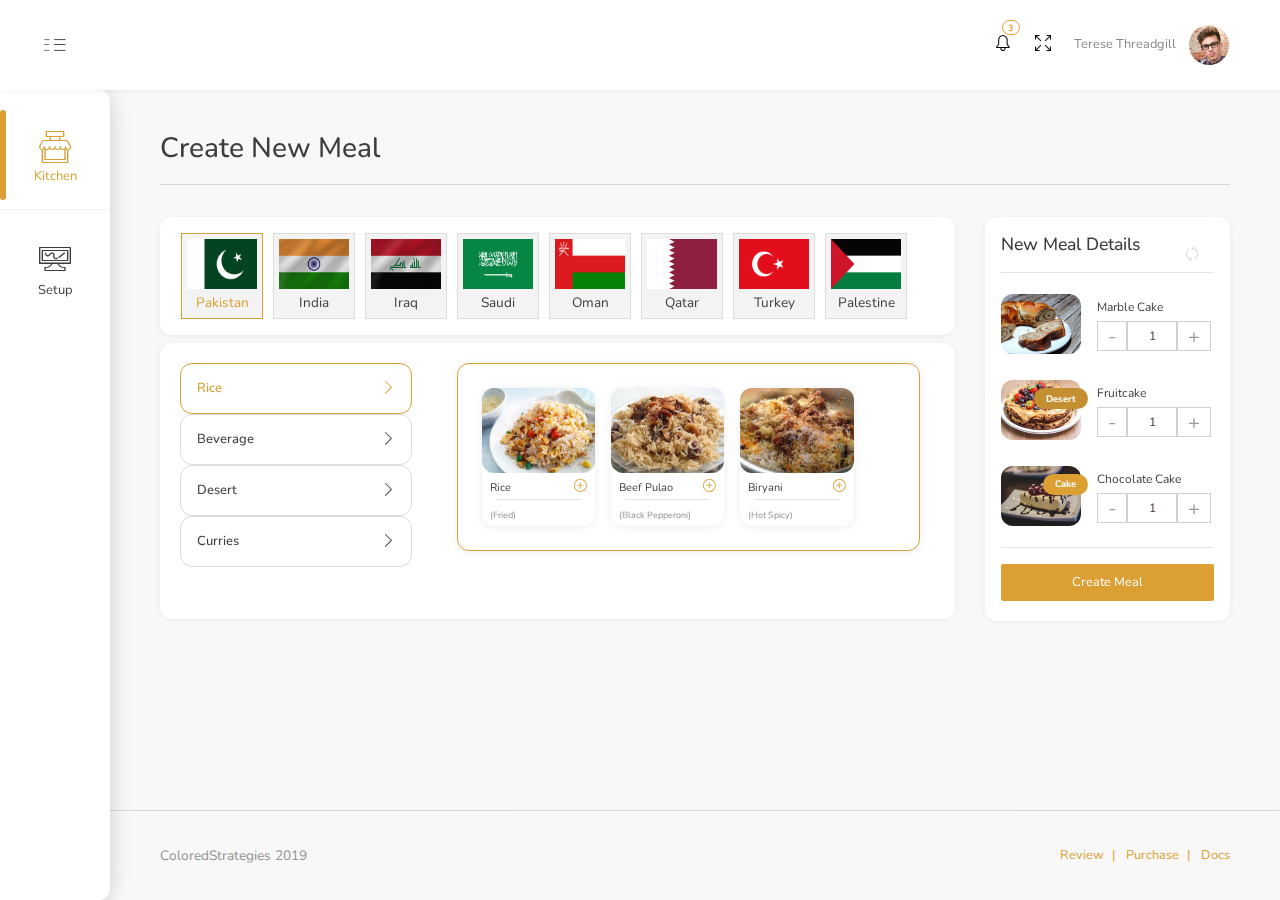
==== commit b038a084: "Update create.meal.html" ====
--- a/create.meal.html
+++ b/create.meal.html
@@ -234,6 +234,14 @@
                                     <img src="./img/flag/india.png" alt="">
                                     <p class="my-1 text-center">India</p>
                                 </div>
+                                <div class="img-flag-section order_tab_parent" data-id="pakistan">
+                                    <img src="./img/flag/iraq-flag.png" alt="">
+                                    <p class="my-1 text-center">Iraq</p>
+                                </div>
+                                <div class="img-flag-section order_tab_parent" data-id="pakistan">
+                                    <img src="./img/flag/saudi-flag.jpg" alt="">
+                                    <p class="my-1 text-center">Saudi</p>
+                                </div>
                                 <div class="img-flag-section order_tab_parent">
                                     <img src="./img/flag/oman-flag-png-xl.jpg" alt="">
                                     <p class="my-1 text-center">Oman</p>
@@ -627,4 +635,4 @@
   
 </body>
 
-</html>+</html>
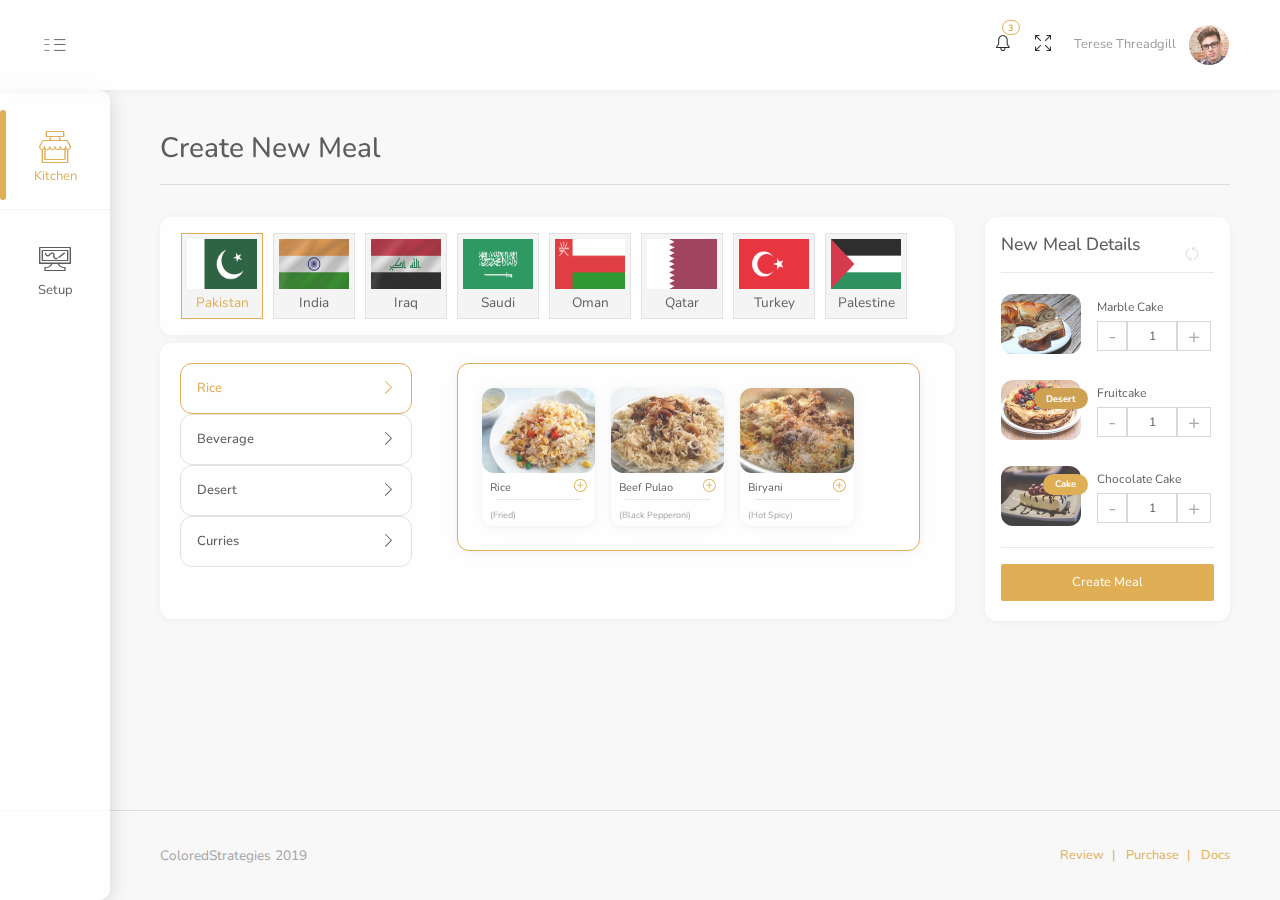
==== commit 7b31ec02: "Update create.meal.html" ====
--- a/create.meal.html
+++ b/create.meal.html
@@ -234,11 +234,11 @@
                                     <img src="./img/flag/india.png" alt="">
                                     <p class="my-1 text-center">India</p>
                                 </div>
-                                <div class="img-flag-section order_tab_parent" data-id="pakistan">
+                                <div class="img-flag-section order_tab_parent" data-id="iraq">
                                     <img src="./img/flag/iraq-flag.png" alt="">
                                     <p class="my-1 text-center">Iraq</p>
                                 </div>
-                                <div class="img-flag-section order_tab_parent" data-id="pakistan">
+                                <div class="img-flag-section order_tab_parent" data-id="saudi">
                                     <img src="./img/flag/saudi-flag.jpg" alt="">
                                     <p class="my-1 text-center">Saudi</p>
                                 </div>
